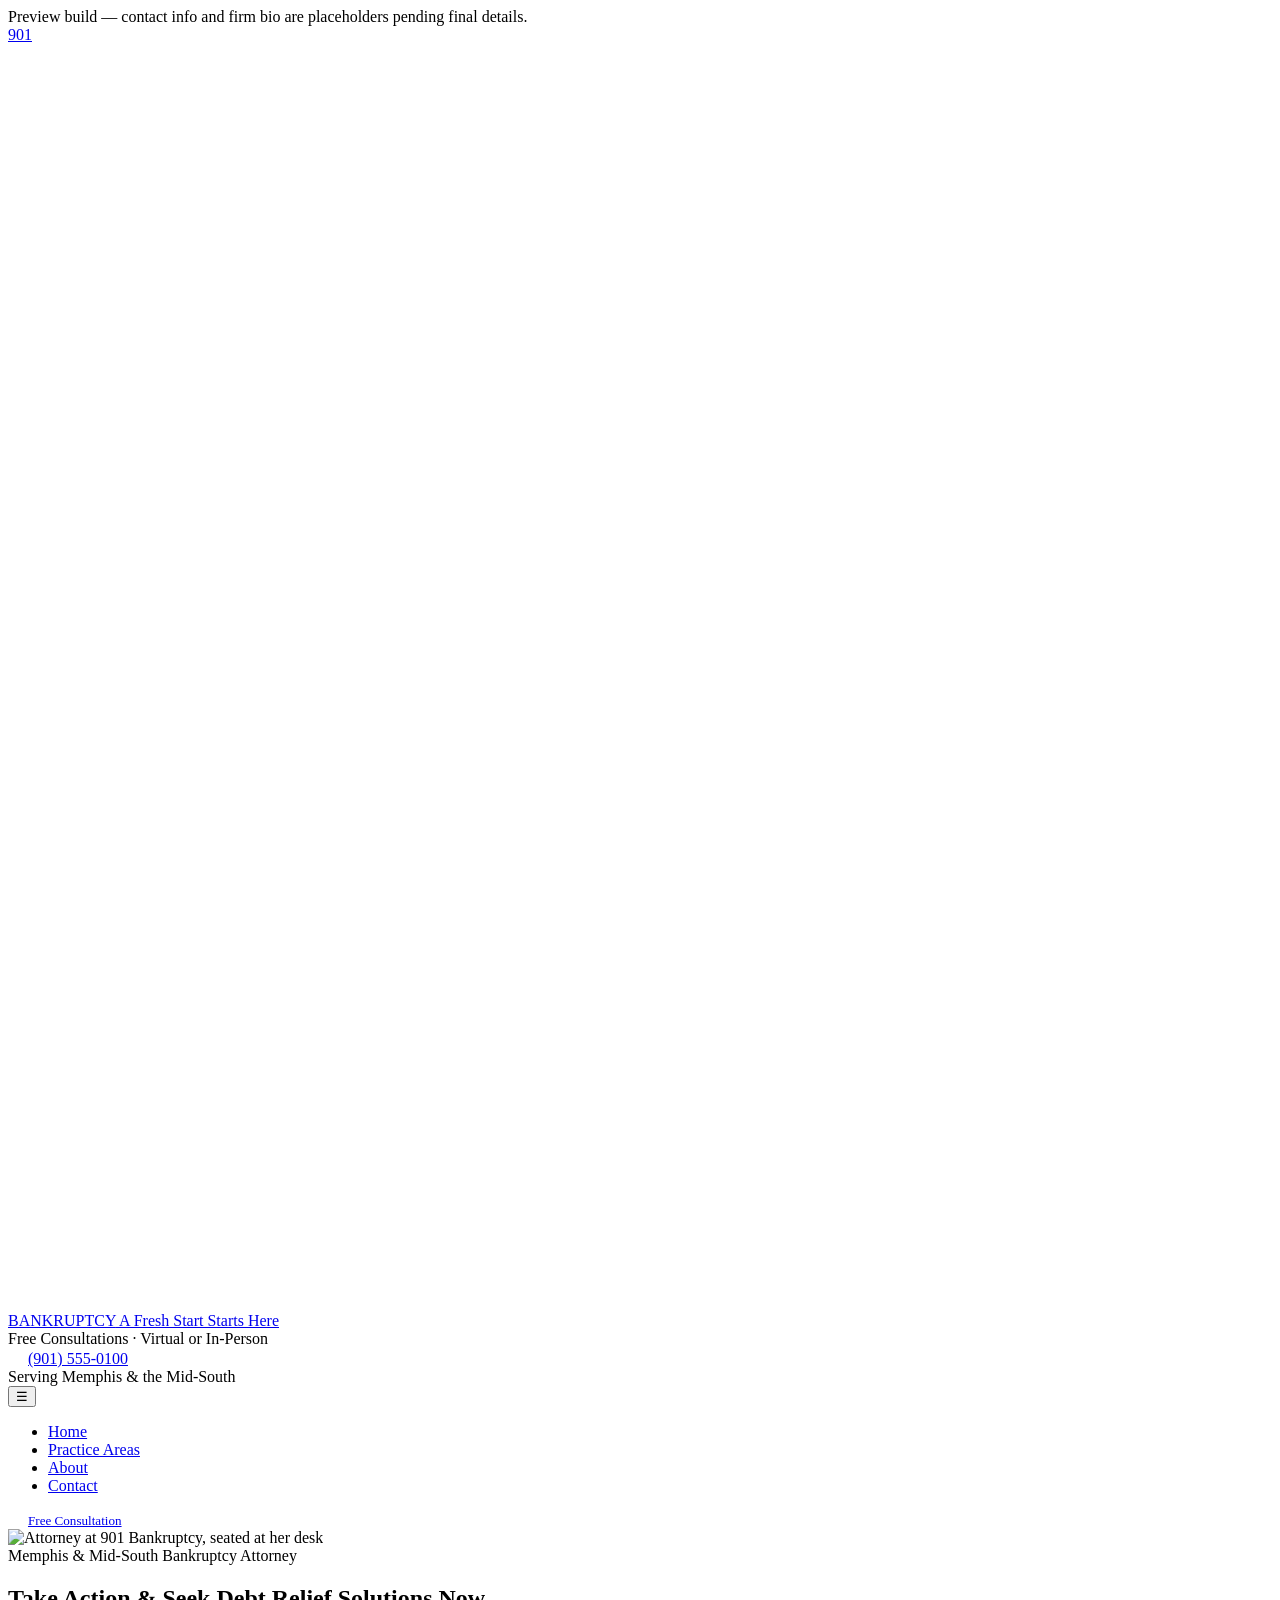
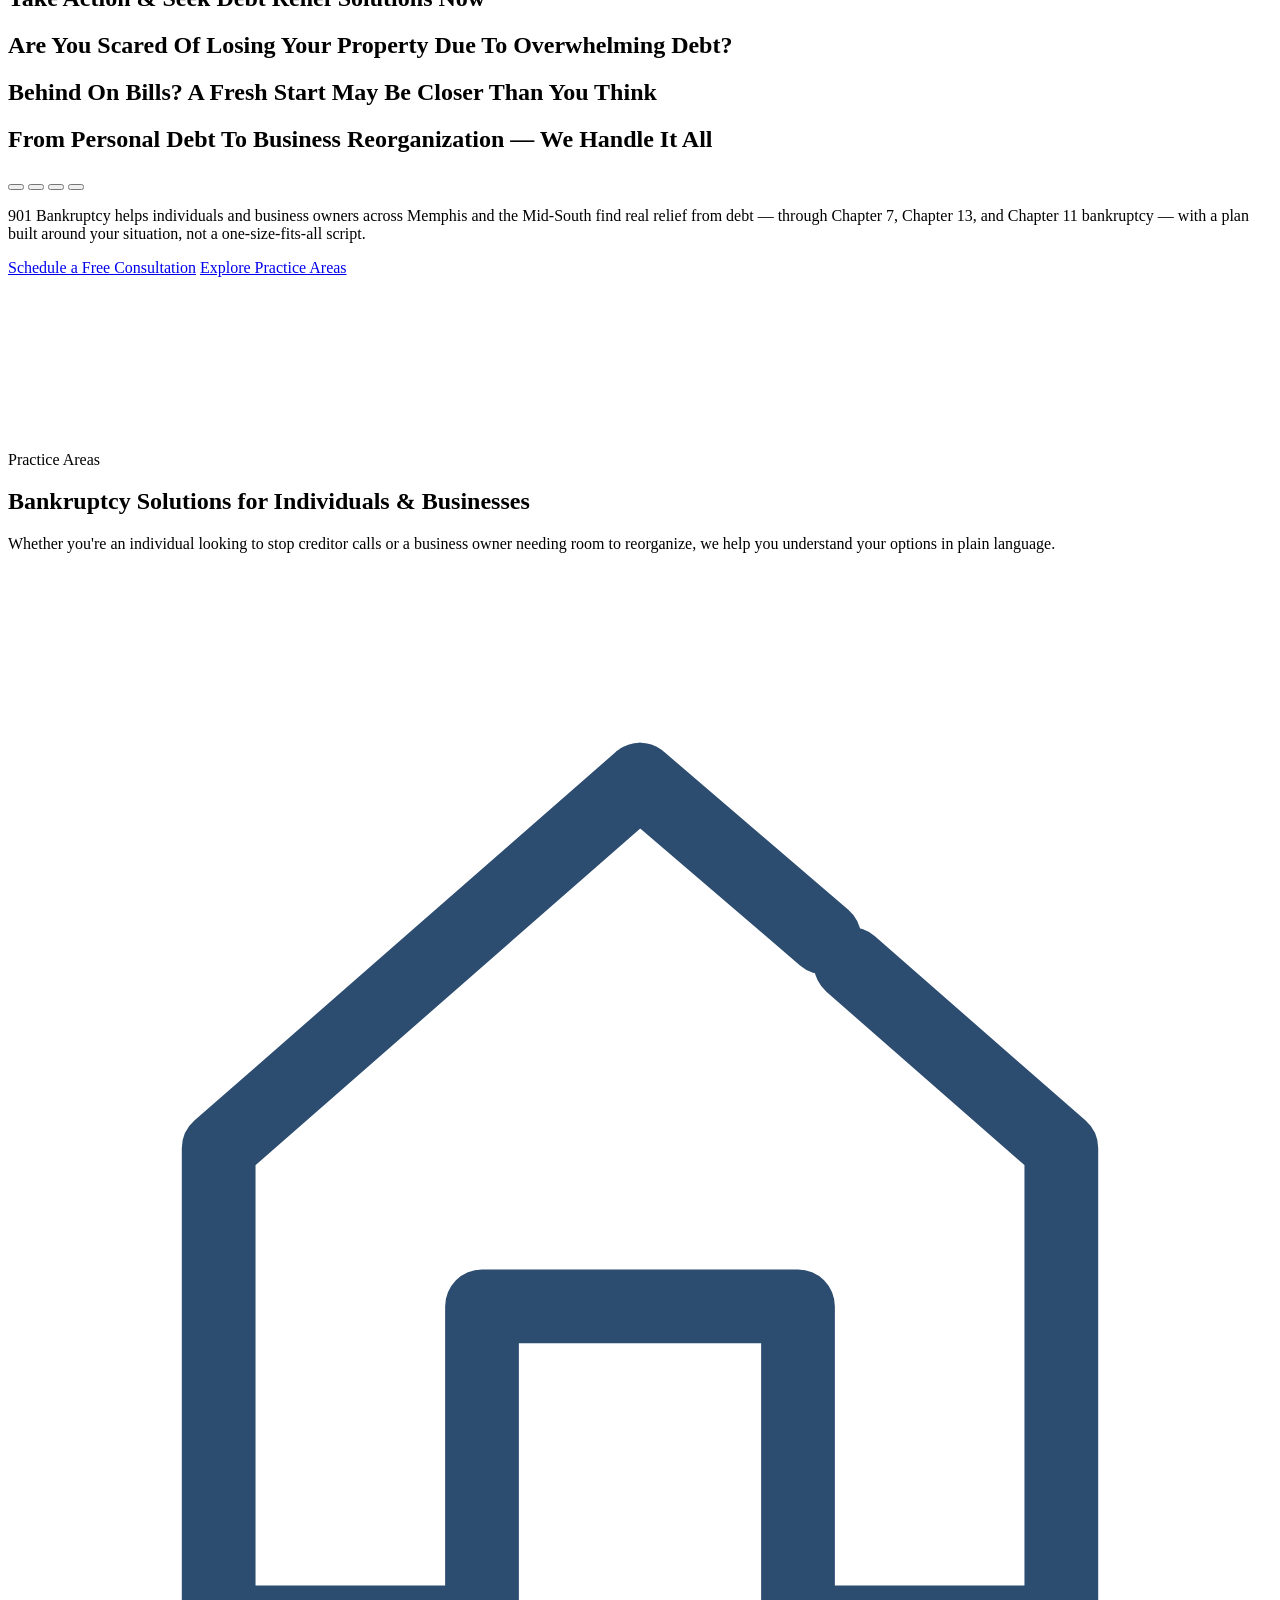
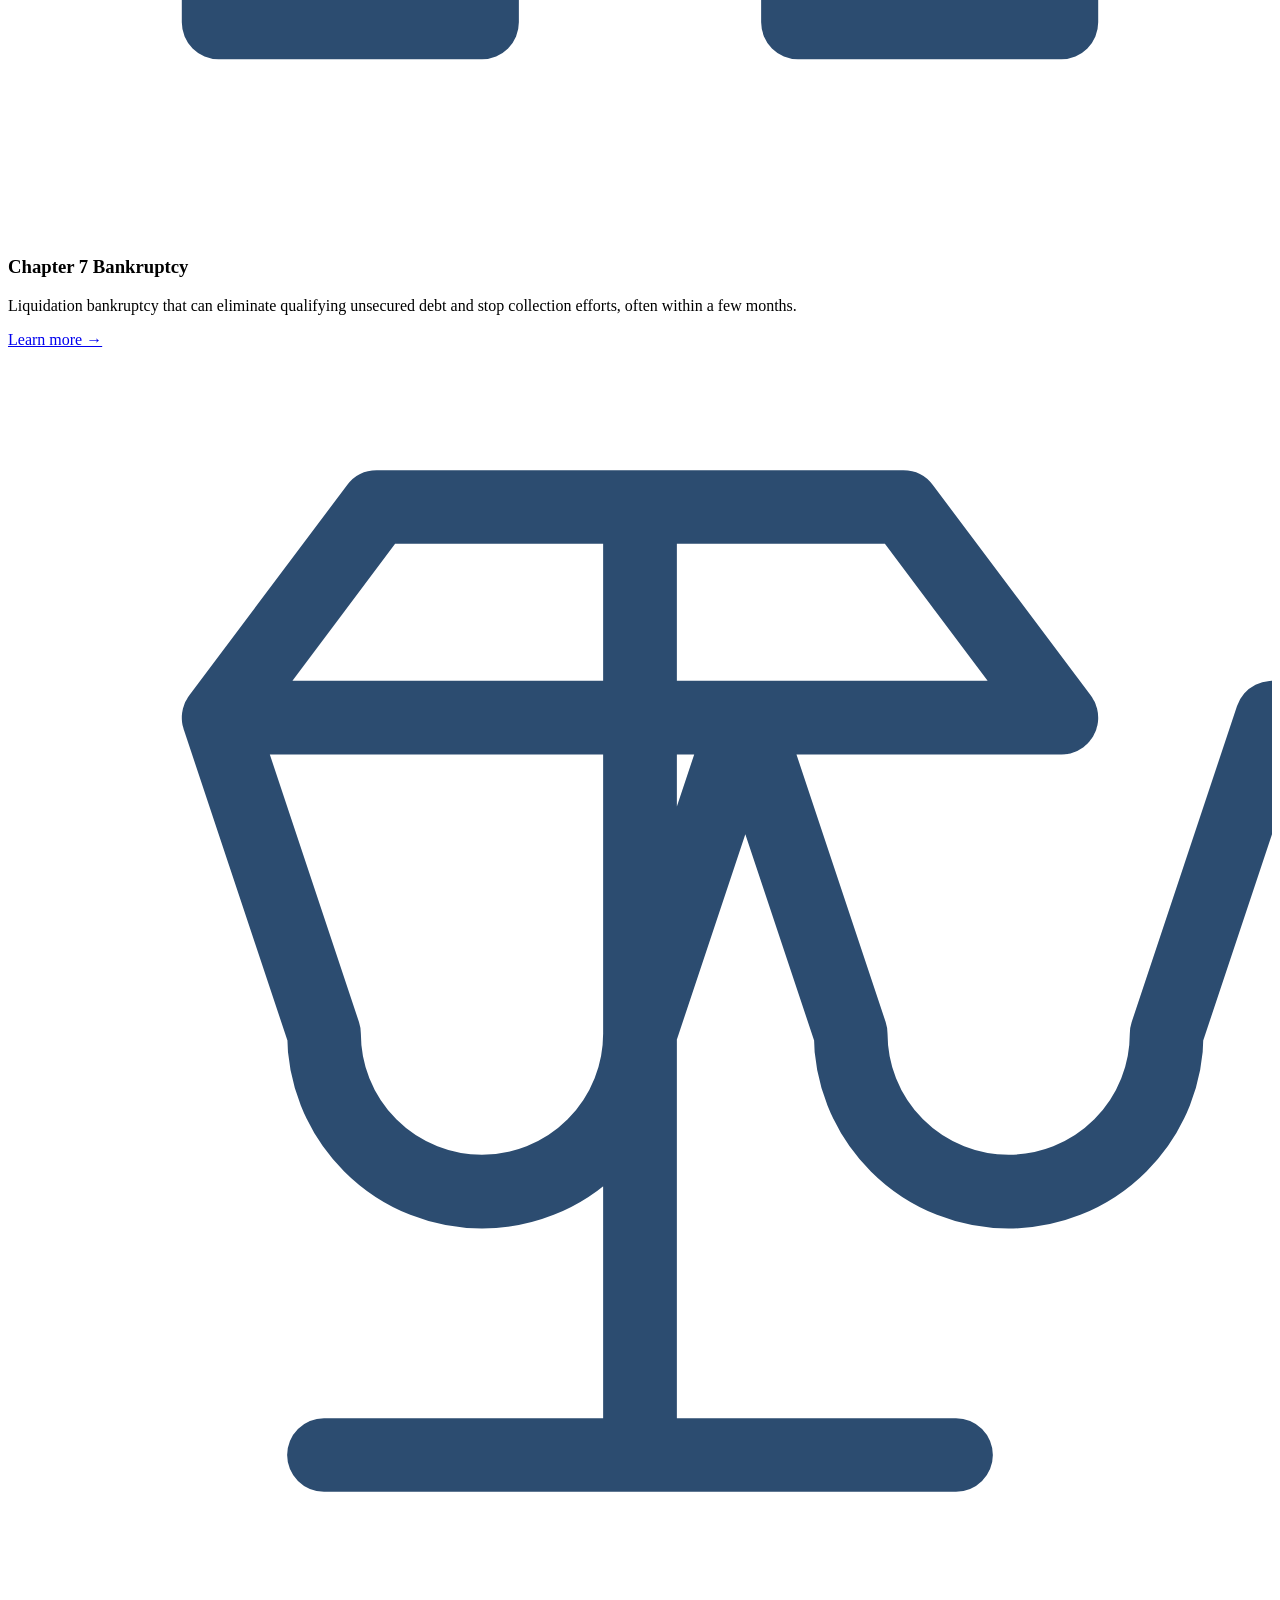
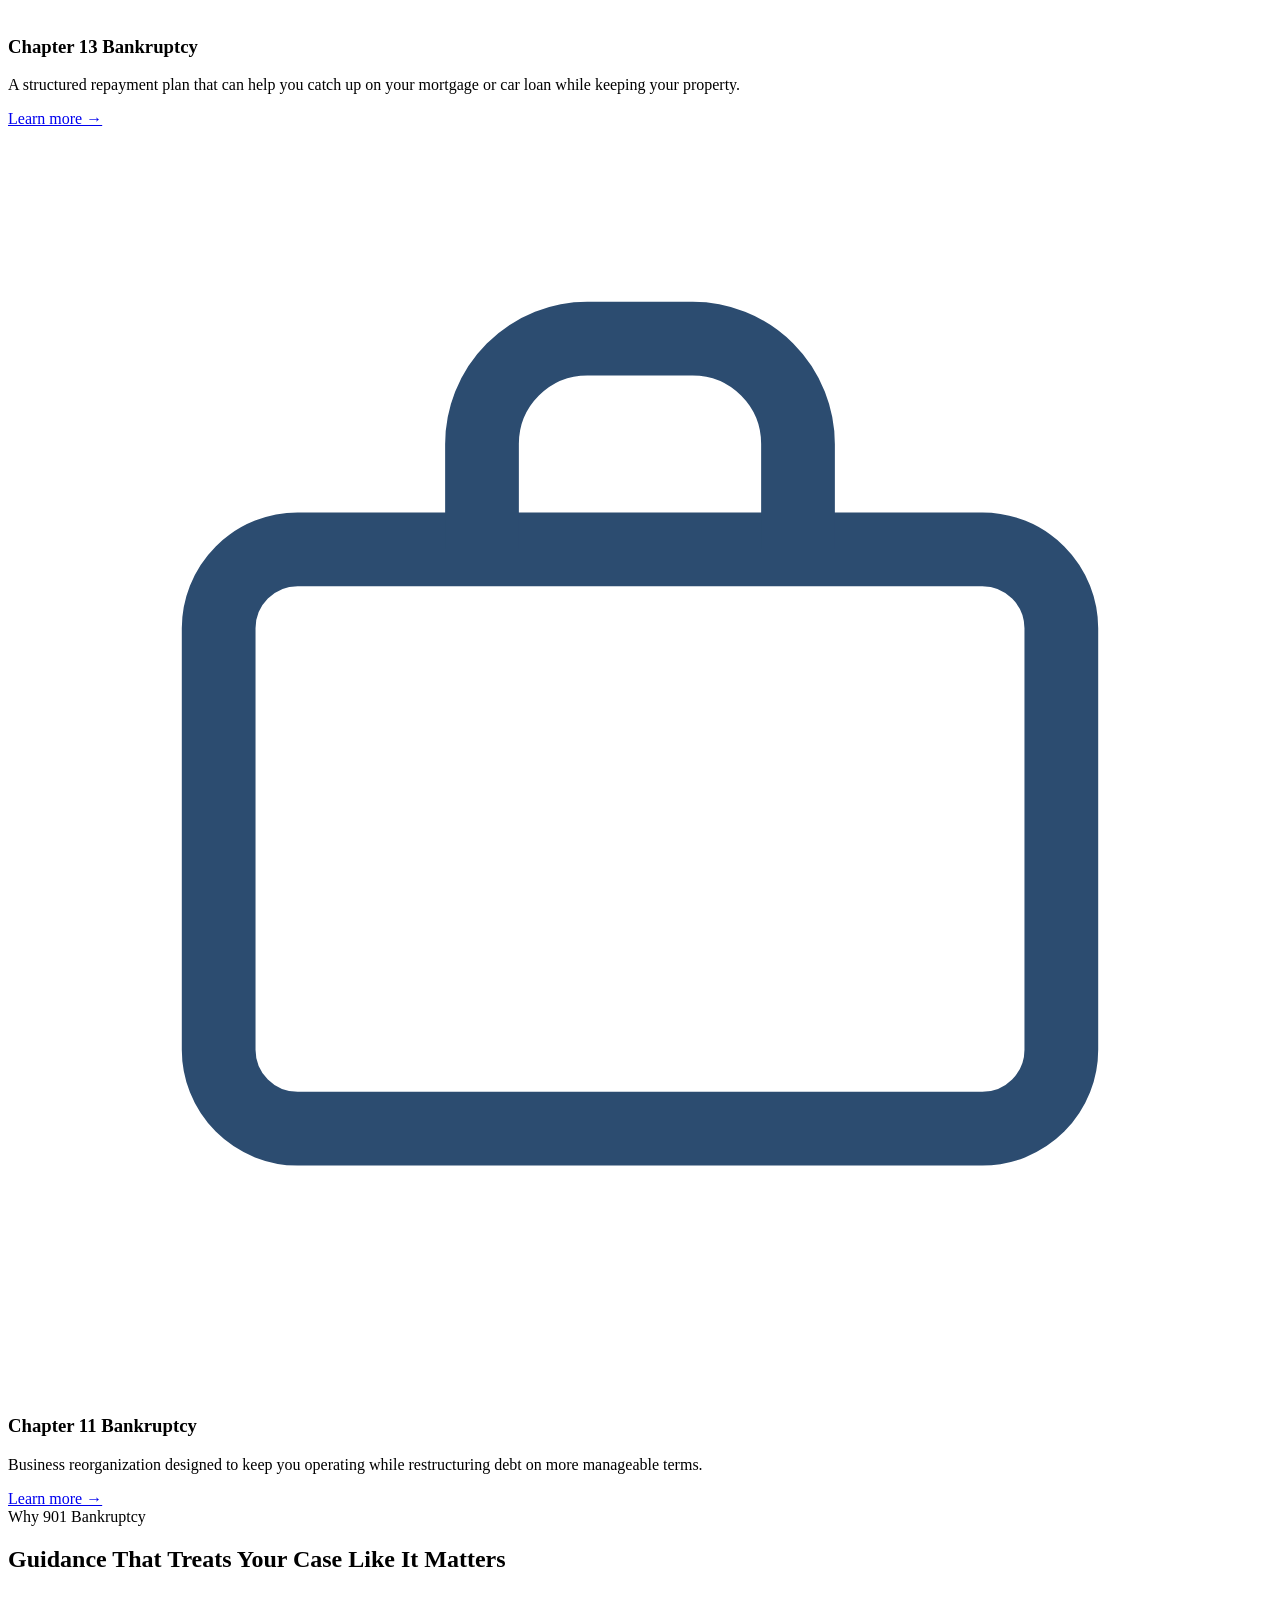
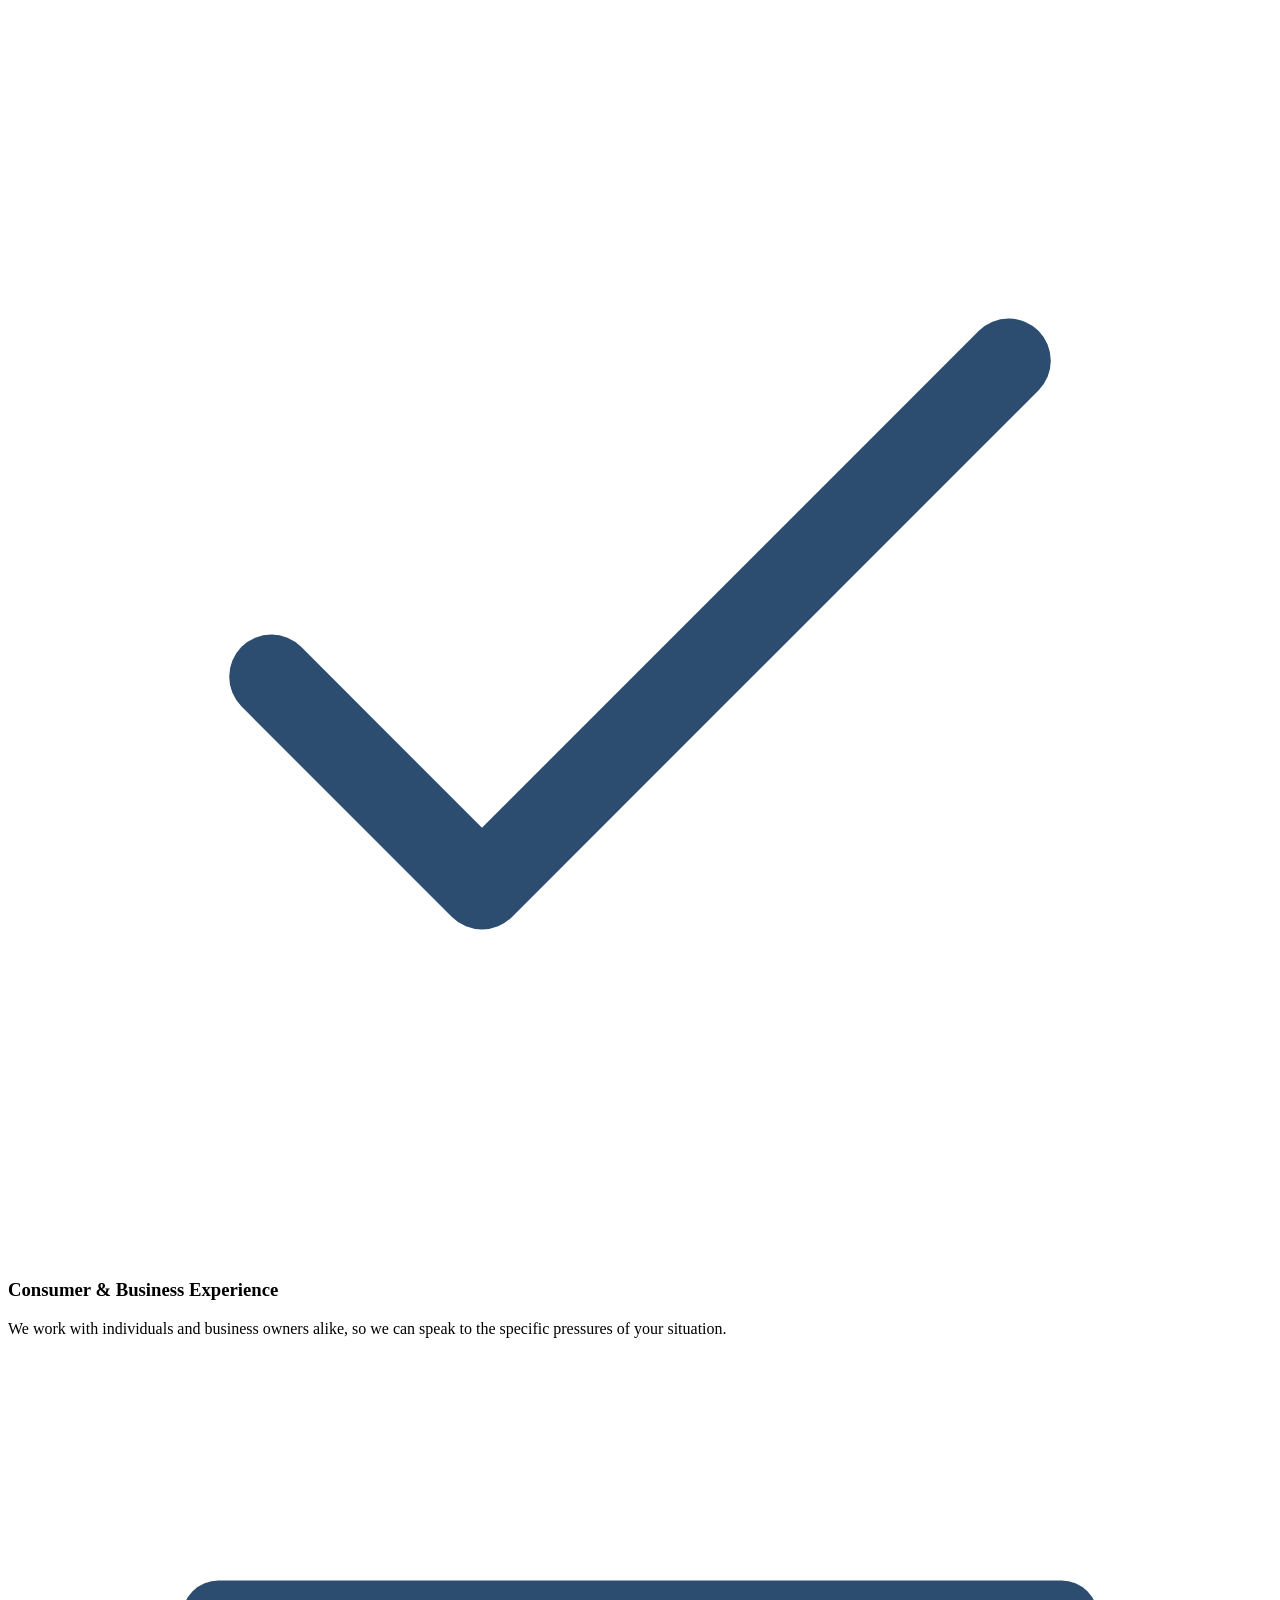
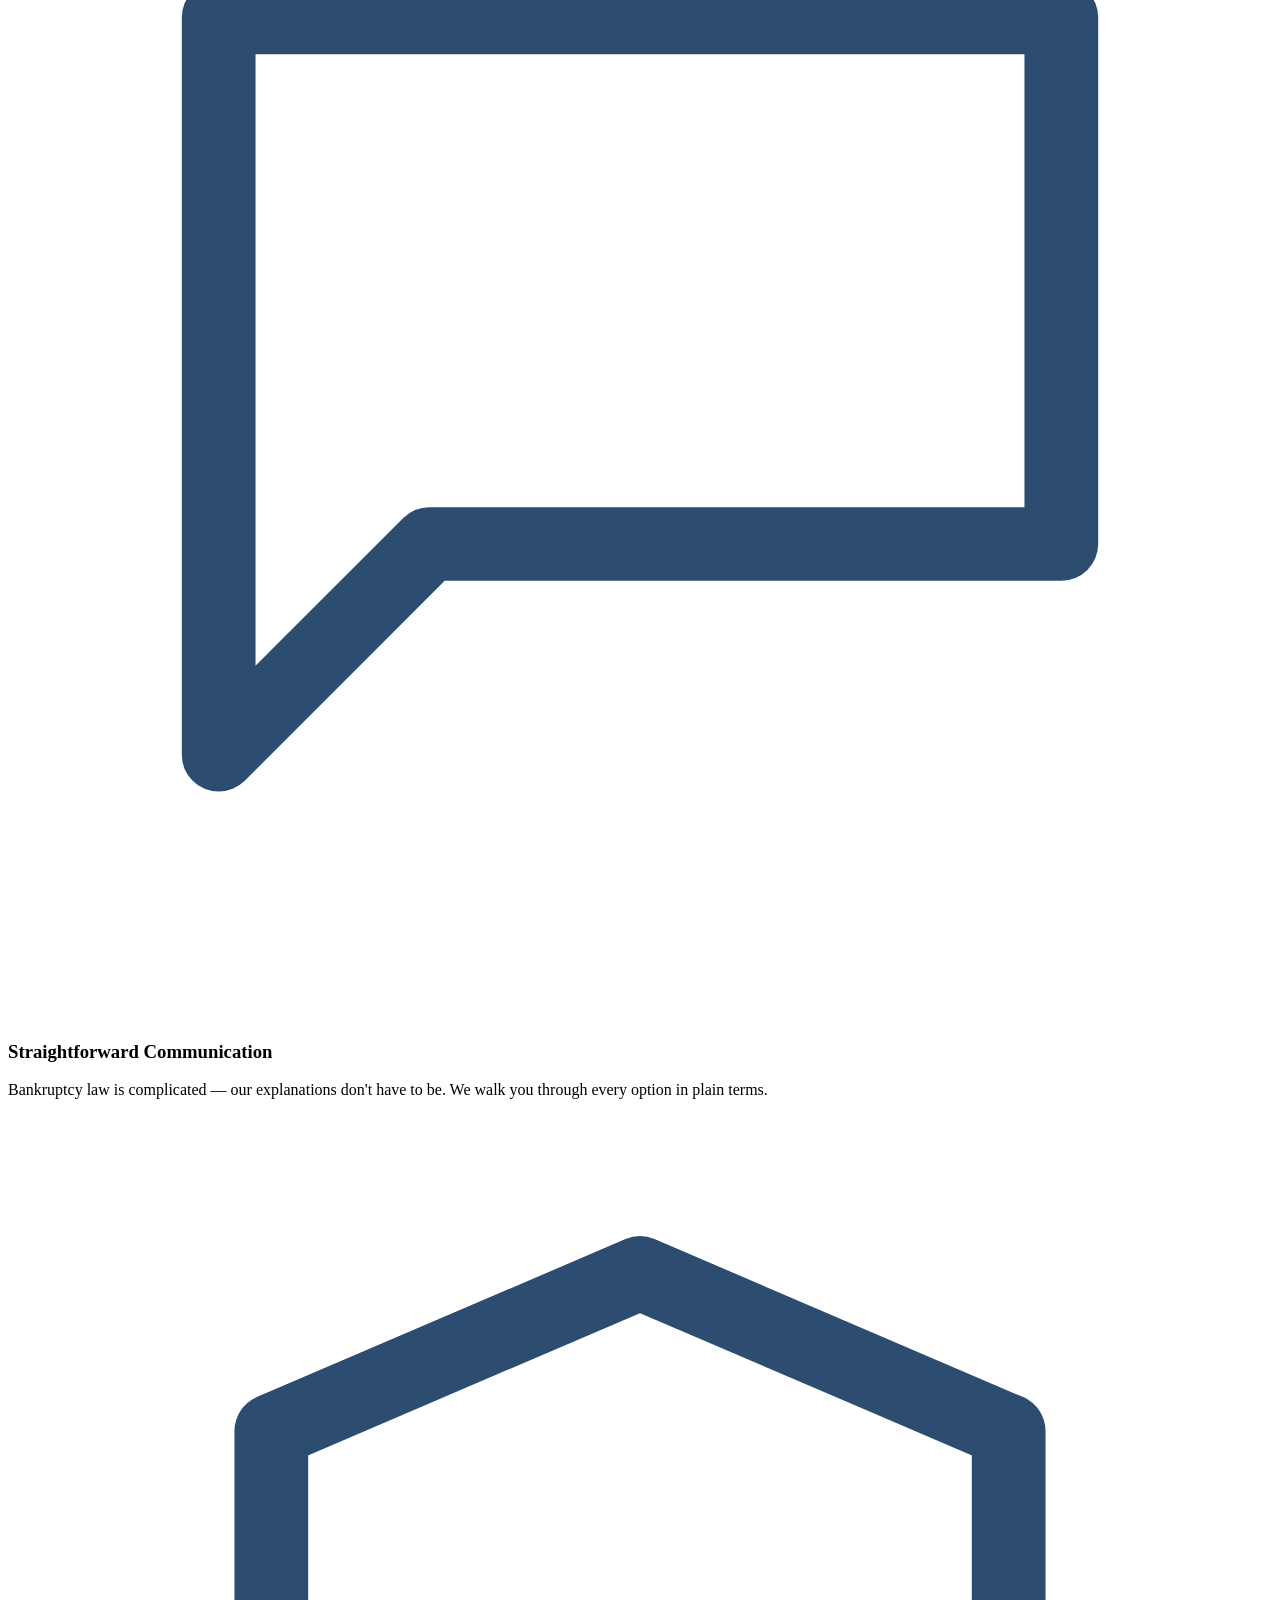
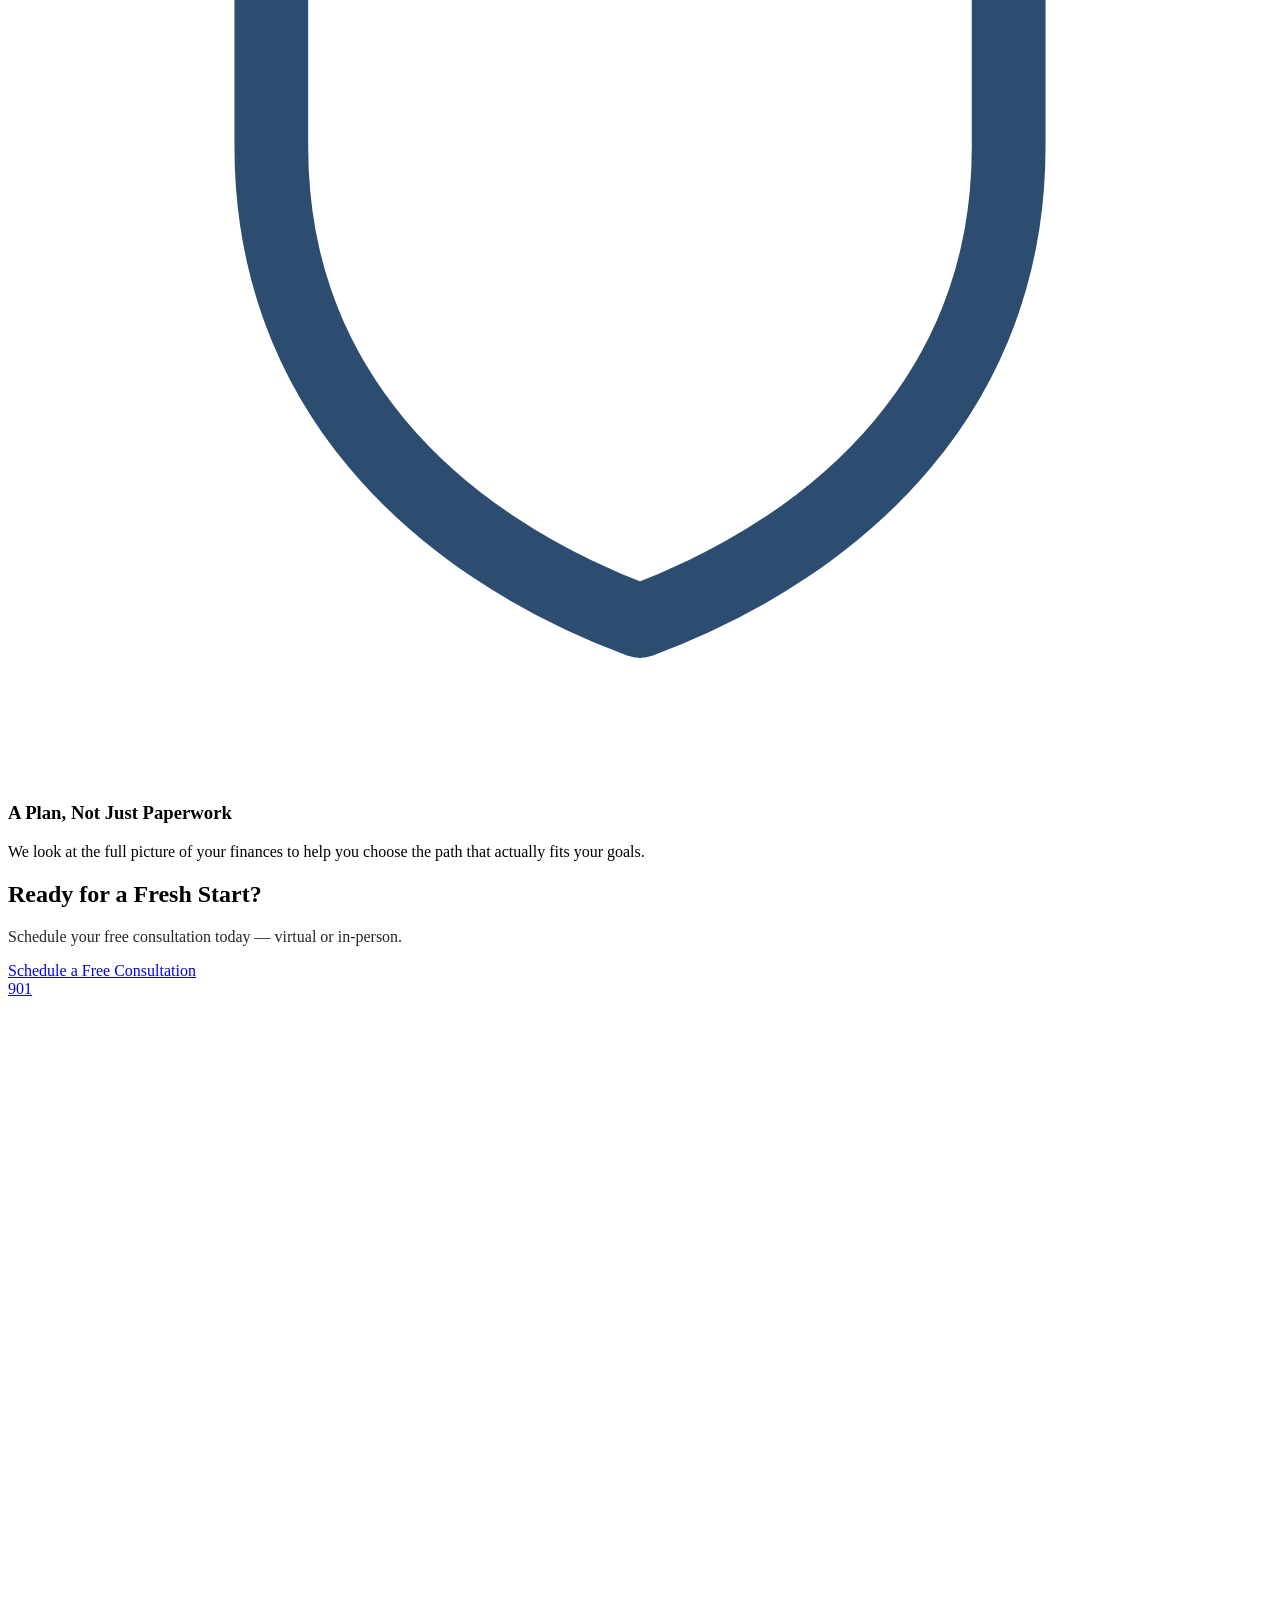
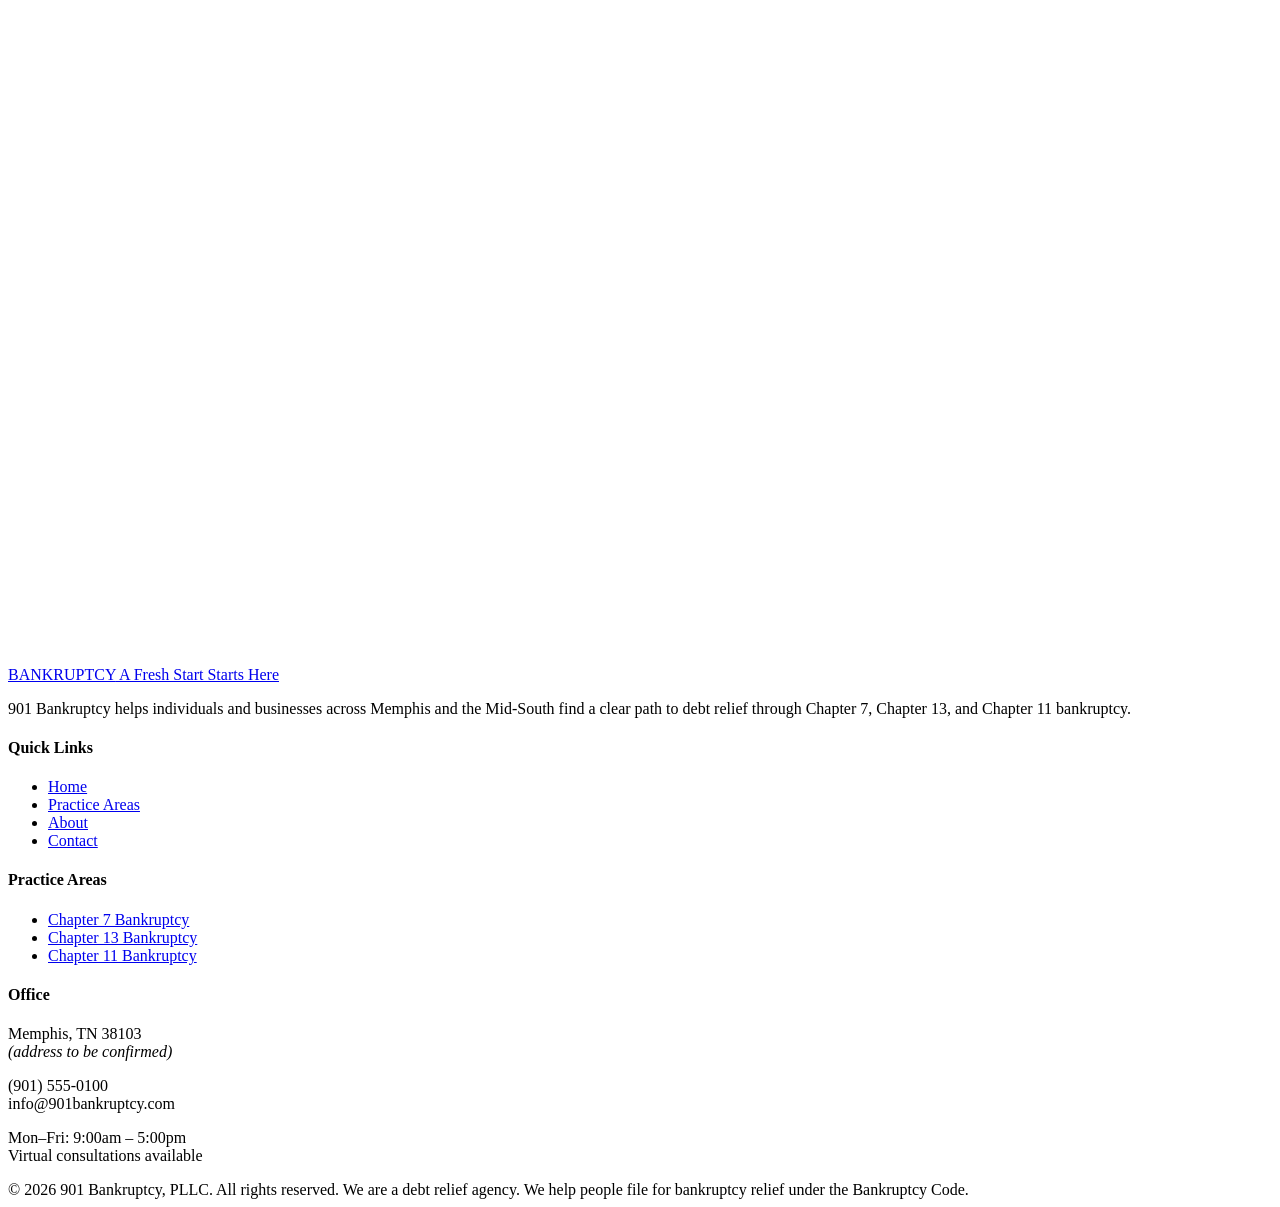
==== index.html @ 221bcee3 "Add files via upload" ====
<!DOCTYPE html>
<html lang="en">
<head>
<meta charset="UTF-8">
<meta name="viewport" content="width=device-width, initial-scale=1.0">
<title>901 Bankruptcy | Memphis Bankruptcy Attorney</title>
<meta name="description" content="901 Bankruptcy helps individuals and businesses across Memphis and the Mid-South with Chapter 7, Chapter 13, and Chapter 11 bankruptcy.">
<link rel="preconnect" href="https://fonts.googleapis.com">
<link href="https://fonts.googleapis.com/css2?family=Inter:wght@400;500;600;700&family=Poppins:wght@700;800;900&family=Playfair+Display:wght@700;800;900&display=swap" rel="stylesheet">
<link rel="stylesheet" href="css/style.css">
</head>
<body>
  <div class="placeholder-note">Preview build &mdash; contact info and firm bio are placeholders pending final details.</div>
  <header class="site-header">
    <div class="container">
      <a href="index.html" class="site-logo">
        <span class="mark">
          <span class="mark-901">901</span>
          <svg class="sunburst" viewBox="0 0 60 60" aria-hidden="true">
        <g class="rays" transform="translate(6,54)">
          <line x1="0" y1="0" x2="0" y2="-30" transform="rotate(-30)"/>
          <line x1="0" y1="0" x2="0" y2="-34" transform="rotate(-10)"/>
          <line x1="0" y1="0" x2="0" y2="-36" transform="rotate(10)"/>
          <line x1="0" y1="0" x2="0" y2="-34" transform="rotate(30)"/>
          <line x1="0" y1="0" x2="0" y2="-30" transform="rotate(50)"/>
        </g>
      </svg>
        </span>
        <span class="wordwrap">
          <span class="word">BANKRUPTCY</span>
          <span class="tagline">A Fresh Start Starts Here</span>
        </span>
      </a>
      <div class="header-cta">
        <div class="top-note">Free Consultations &middot; Virtual or In-Person</div>
        <div class="phone-row">
          <span class="phone-icon"><svg width="16" height="16" viewBox="0 0 24 24" fill="none" xmlns="http://www.w3.org/2000/svg">
        <path d="M6.6 10.8c1.4 2.8 3.8 5.1 6.6 6.6l2.2-2.2c.3-.3.7-.4 1-.2 1.1.4 2.3.6 3.6.6.6 0 1 .4 1 1V20c0 .6-.4 1-1 1C10.9 21 3 13.1 3 3.4c0-.6.4-1 1-1h3.4c.6 0 1 .4 1 1 0 1.3.2 2.5.6 3.6.1.4 0 .8-.2 1L6.6 10.8z" fill="white"/>
      </svg></span>
          <a href="tel:19015550100" class="consult-line">(901) 555-0100</a>
        </div>
        <div class="serve-note">Serving Memphis &amp; the Mid-South</div>
      </div>
    </div>
  </header>
  <nav class="main-nav">
    <div class="container">
      <button class="nav-toggle" aria-label="Toggle navigation" onclick="document.querySelector('.nav-links').classList.toggle('open')">&#9776;</button>
      <ul class="nav-links">
          <li><a href="index.html" class="active">Home</a></li>
          <li><a href="practice-areas.html">Practice Areas</a></li>
          <li><a href="about.html">About</a></li>
          <li><a href="contact.html">Contact</a></li>
      </ul>
      <a href="contact.html" class="btn btn-primary" style="padding:10px 20px;font-size:0.82rem;margin:10px 0;">Free Consultation</a>
    </div>
  </nav>

<section class="hero">
    <div class="hero-skyline" role="presentation"></div>
    <div class="hero-grid">
      <div class="hero-photo-col">
        <div class="hero-photo-frame">
          <img src="assets/toni-parker-hero.jpg" alt="Attorney at 901 Bankruptcy, seated at her desk" loading="lazy">
        </div>
      </div>
      <div class="hero-copy-col">
        <div class="hero-copy">
          <span class="eyebrow">Memphis &amp; Mid-South Bankruptcy Attorney</span>
          <div class="headline-carousel" id="heroCarousel">
            <h1 class="slide active" data-index="0">Take Action &amp; Seek Debt Relief Solutions Now</h1>
        <h1 class="slide" data-index="1">Are You Scared Of Losing Your Property Due To Overwhelming Debt?</h1>
        <h1 class="slide" data-index="2">Behind On Bills? A Fresh Start May Be Closer Than You Think</h1>
        <h1 class="slide" data-index="3">From Personal Debt To Business Reorganization &mdash; We Handle It All</h1>
          </div>
          <div class="carousel-dots" id="heroDots">
            <button class="dot active" data-index="0" aria-label="Show headline 1"></button>
          <button class="dot" data-index="1" aria-label="Show headline 2"></button>
          <button class="dot" data-index="2" aria-label="Show headline 3"></button>
          <button class="dot" data-index="3" aria-label="Show headline 4"></button>
          </div>
          <p class="lead">901 Bankruptcy helps individuals and business owners across Memphis and the Mid-South find real relief from debt &mdash; through Chapter 7, Chapter 13, and Chapter 11 bankruptcy &mdash; with a plan built around your situation, not a one-size-fits-all script.</p>
          <div class="hero-actions">
            <a href="contact.html" class="btn btn-primary">Schedule a Free Consultation</a>
            <a href="practice-areas.html" class="btn btn-navy">Explore Practice Areas</a>
          </div>
        </div>
      </div>
    </div>
  </section>

  <script>
  (function () {
    var slides = document.querySelectorAll('#heroCarousel .slide');
    var dots = document.querySelectorAll('#heroDots .dot');
    var current = 0;
    var total = slides.length;
    var timer;

    function render() {
      slides.forEach(function (el, i) {
        var diff = (i - current + total) % total;
        el.classList.remove('active', 'prev');
        if (diff === 0) {
          el.classList.add('active');
        } else if (diff === total - 1) {
          el.classList.add('prev');
        }
        // any other slide keeps the default CSS resting state (waiting below)
      });
      dots.forEach(function (d, i) { d.classList.toggle('active', i === current); });
    }

    function goTo(i) {
      current = ((i % total) + total) % total;
      render();
    }

    function next() { goTo(current + 1); }

    function startTimer() {
      timer = setInterval(next, 5000);
    }

    dots.forEach(function (d) {
      d.addEventListener('click', function () {
        clearInterval(timer);
        goTo(parseInt(d.getAttribute('data-index'), 10));
        startTimer();
      });
    });

    render();
    startTimer();
  })();
  </script>

  <section class="section-tight" style="background:var(--navy);">
    <div class="container">
      <div class="grid grid-3" style="gap:20px;">
        <div style="color:white;text-align:center;padding:12px;">
          <div style="font-weight:800;color:var(--gold);letter-spacing:0.04em;">CHAPTER 7 &amp; 13</div>
          <div style="font-size:0.85rem;color:rgba(255,255,255,0.75);">Consumer debt relief</div>
        </div>
        <div style="color:white;text-align:center;padding:12px;">
          <div style="font-weight:800;color:var(--gold);letter-spacing:0.04em;">CHAPTER 11</div>
          <div style="font-size:0.85rem;color:rgba(255,255,255,0.75);">Business reorganization</div>
        </div>
        <div style="color:white;text-align:center;padding:12px;">
          <div style="font-weight:800;color:var(--gold);letter-spacing:0.04em;">FREE CONSULTATIONS</div>
          <div style="font-size:0.85rem;color:rgba(255,255,255,0.75);">Virtual or in-person</div>
        </div>
      </div>
    </div>
  </section>

  <section class="section">
    <div class="container">
      <div class="section-head">
        <span class="eyebrow">Practice Areas</span>
        <h2>Bankruptcy Solutions for Individuals &amp; Businesses</h2>
        <p>Whether you're an individual looking to stop creditor calls or a business owner needing room to reorganize, we help you understand your options in plain language.</p>
      </div>
      <div class="grid grid-3">
        <div class="card">
          <div class="icon-badge"><svg viewBox="0 0 24 24" fill="none" xmlns="http://www.w3.org/2000/svg"><path d="M12 4l3.5 3M12 4L4 11v9h5v-6h6v6h5v-9l-4-3.5" stroke="#2c4c70" stroke-width="1.4" stroke-linecap="round" stroke-linejoin="round"/></svg></div>
          <h3>Chapter 7 Bankruptcy</h3>
          <p>Liquidation bankruptcy that can eliminate qualifying unsecured debt and stop collection efforts, often within a few months.</p>
          <a href="practice-areas.html#chapter-7" class="card-link">Learn more &rarr;</a>
        </div>
        <div class="card">
          <div class="icon-badge"><svg viewBox="0 0 24 24" fill="none" xmlns="http://www.w3.org/2000/svg"><path d="M6 21h12M12 3v18M4 7h16M4 7l3-4h10l3 4M4 7l2 6a3 3 0 006 0l2-6M14 7l2 6a3 3 0 006 0l2-6" stroke="#2c4c70" stroke-width="1.4" stroke-linecap="round" stroke-linejoin="round"/></svg></div>
          <h3>Chapter 13 Bankruptcy</h3>
          <p>A structured repayment plan that can help you catch up on your mortgage or car loan while keeping your property.</p>
          <a href="practice-areas.html#chapter-13" class="card-link">Learn more &rarr;</a>
        </div>
        <div class="card">
          <div class="icon-badge"><svg viewBox="0 0 24 24" fill="none" xmlns="http://www.w3.org/2000/svg"><rect x="4" y="8" width="16" height="11" rx="1.5" stroke="#2c4c70" stroke-width="1.4"/><path d="M9 8V6a2 2 0 012-2h2a2 2 0 012 2v2" stroke="#2c4c70" stroke-width="1.4"/></svg></div>
          <h3>Chapter 11 Bankruptcy</h3>
          <p>Business reorganization designed to keep you operating while restructuring debt on more manageable terms.</p>
          <a href="practice-areas.html#chapter-11" class="card-link">Learn more &rarr;</a>
        </div>
      </div>
    </div>
  </section>

  <section class="section section-tint">
    <div class="container">
      <div class="section-head">
        <span class="eyebrow">Why 901 Bankruptcy</span>
        <h2>Guidance That Treats Your Case Like It Matters</h2>
      </div>
      <div class="grid grid-3">
        <div class="card">
          <div class="icon-badge"><svg viewBox="0 0 24 24" fill="none" xmlns="http://www.w3.org/2000/svg"><path d="M5 13l4 4L19 7" stroke="#2c4c70" stroke-width="1.6" stroke-linecap="round" stroke-linejoin="round"/></svg></div>
          <h3>Consumer &amp; Business Experience</h3>
          <p>We work with individuals and business owners alike, so we can speak to the specific pressures of your situation.</p>
        </div>
        <div class="card">
          <div class="icon-badge"><svg viewBox="0 0 24 24" fill="none" xmlns="http://www.w3.org/2000/svg"><path d="M4 5h16v10H8l-4 4V5z" stroke="#2c4c70" stroke-width="1.4" stroke-linejoin="round"/></svg></div>
          <h3>Straightforward Communication</h3>
          <p>Bankruptcy law is complicated &mdash; our explanations don't have to be. We walk you through every option in plain terms.</p>
        </div>
        <div class="card">
          <div class="icon-badge"><svg viewBox="0 0 24 24" fill="none" xmlns="http://www.w3.org/2000/svg"><path d="M12 3l7 3v6c0 4.5-3 7.5-7 9-4-1.5-7-4.5-7-9V6l7-3z" stroke="#2c4c70" stroke-width="1.4" stroke-linejoin="round"/></svg></div>
          <h3>A Plan, Not Just Paperwork</h3>
          <p>We look at the full picture of your finances to help you choose the path that actually fits your goals.</p>
        </div>
      </div>
    </div>
  </section>

  <section class="cta-banner">
    <div class="container">
      <h2>Ready for a Fresh Start?</h2>
      <p style="color:var(--navy-dark);opacity:0.85;">Schedule your free consultation today &mdash; virtual or in-person.</p>
      <a href="contact.html" class="btn btn-navy">Schedule a Free Consultation</a>
    </div>
  </section>

  <footer class="site-footer">
    <div class="container">
      <div class="footer-grid">
        <div>
          <a href="index.html" class="site-logo footer-logo">
        <span class="mark">
          <span class="mark-901">901</span>
          <svg class="sunburst" viewBox="0 0 60 60" aria-hidden="true">
        <g class="rays" transform="translate(6,54)">
          <line x1="0" y1="0" x2="0" y2="-30" transform="rotate(-30)"/>
          <line x1="0" y1="0" x2="0" y2="-34" transform="rotate(-10)"/>
          <line x1="0" y1="0" x2="0" y2="-36" transform="rotate(10)"/>
          <line x1="0" y1="0" x2="0" y2="-34" transform="rotate(30)"/>
          <line x1="0" y1="0" x2="0" y2="-30" transform="rotate(50)"/>
        </g>
      </svg>
        </span>
        <span class="wordwrap">
          <span class="word">BANKRUPTCY</span>
          <span class="tagline">A Fresh Start Starts Here</span>
        </span>
      </a>
          <p style="margin-top:16px;">901 Bankruptcy helps individuals and businesses across Memphis and the Mid-South find a clear path to debt relief through Chapter 7, Chapter 13, and Chapter 11 bankruptcy.</p>
        </div>
        <div>
          <h4>Quick Links</h4>
          <ul class="footer-links">
            <li><a href="index.html">Home</a></li>
            <li><a href="practice-areas.html">Practice Areas</a></li>
            <li><a href="about.html">About</a></li>
            <li><a href="contact.html">Contact</a></li>
          </ul>
        </div>
        <div>
          <h4>Practice Areas</h4>
          <ul class="footer-links">
            <li><a href="practice-areas.html#chapter-7">Chapter 7 Bankruptcy</a></li>
            <li><a href="practice-areas.html#chapter-13">Chapter 13 Bankruptcy</a></li>
            <li><a href="practice-areas.html#chapter-11">Chapter 11 Bankruptcy</a></li>
          </ul>
        </div>
        <div>
          <h4>Office</h4>
          <p>Memphis, TN 38103<br><em>(address to be confirmed)</em></p>
          <p>(901) 555-0100<br>info@901bankruptcy.com</p>
          <p>Mon&ndash;Fri: 9:00am &ndash; 5:00pm<br>Virtual consultations available</p>
        </div>
      </div>
      <div class="footer-bottom">
        <span>&copy; 2026 901 Bankruptcy, PLLC. All rights reserved.</span>
        <span>We are a debt relief agency. We help people file for bankruptcy relief under the Bankruptcy Code.</span>
      </div>
    </div>
  </footer>
</body>
</html>
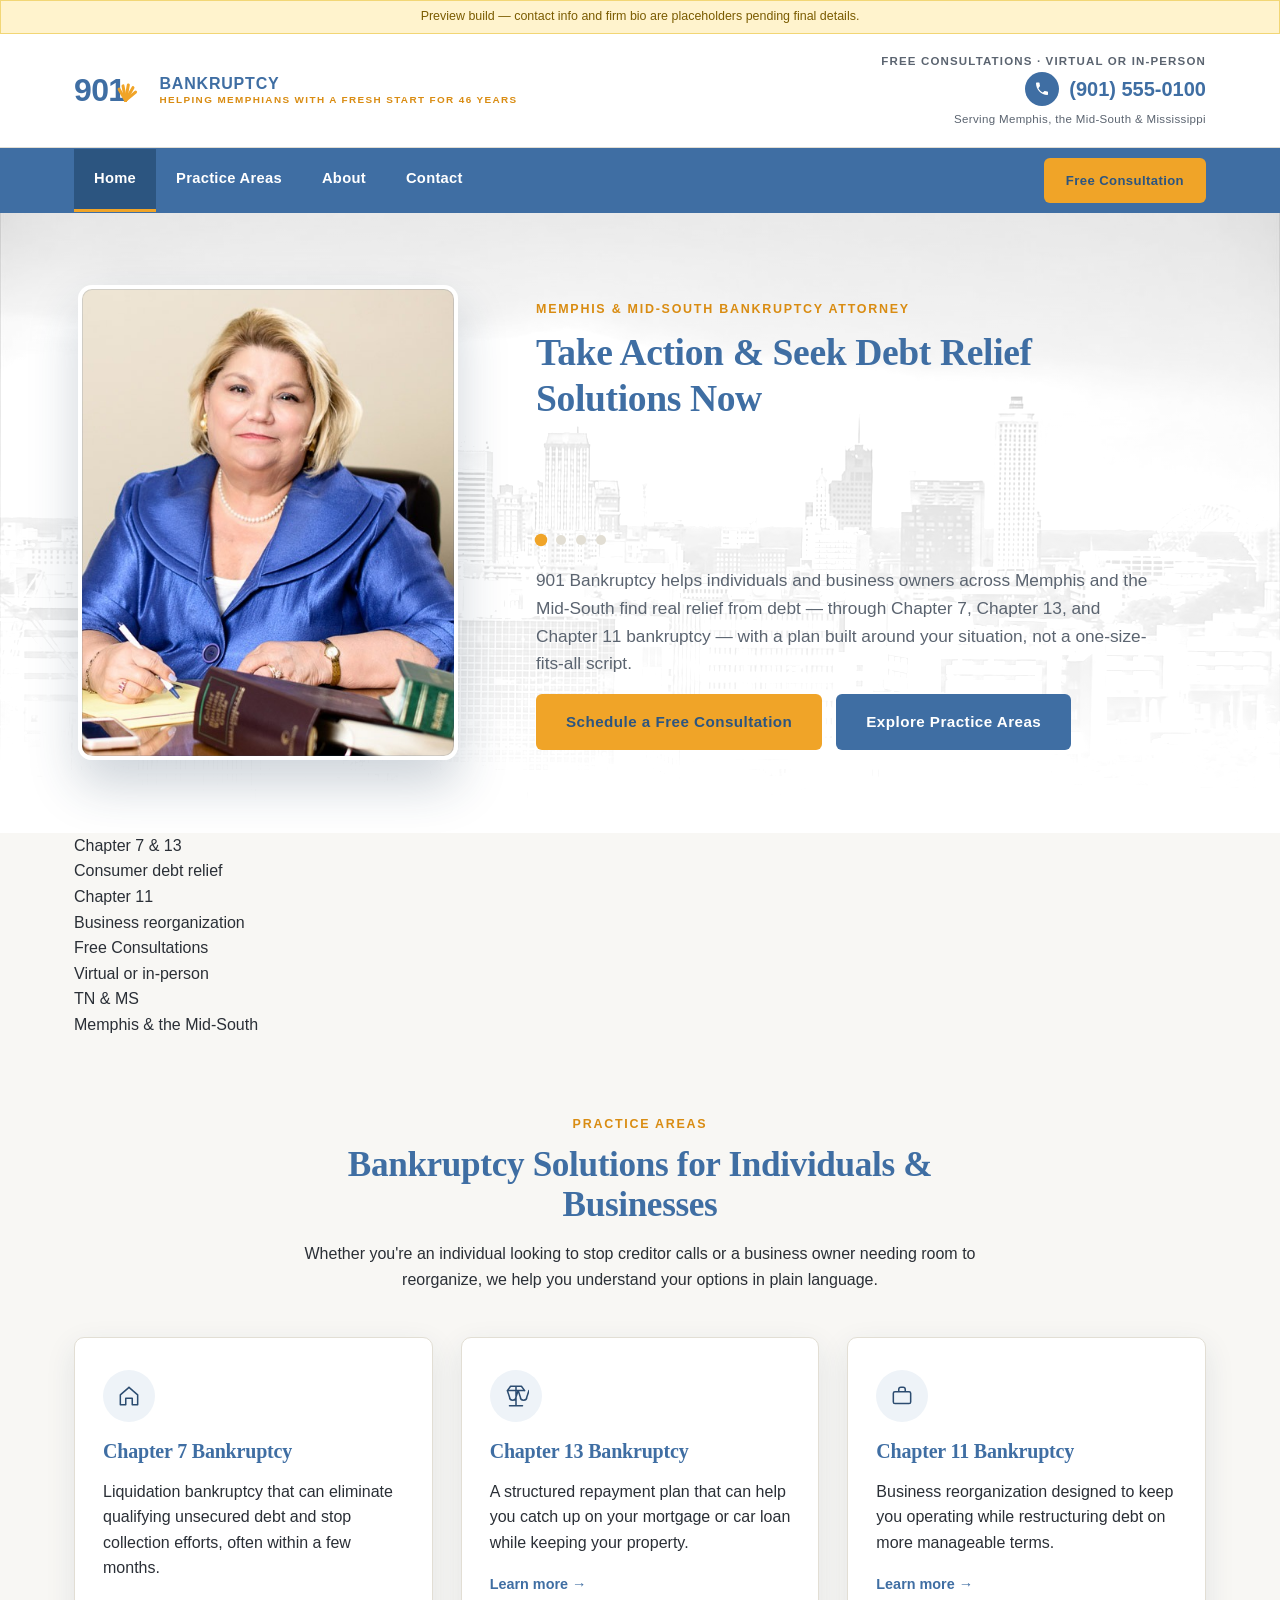
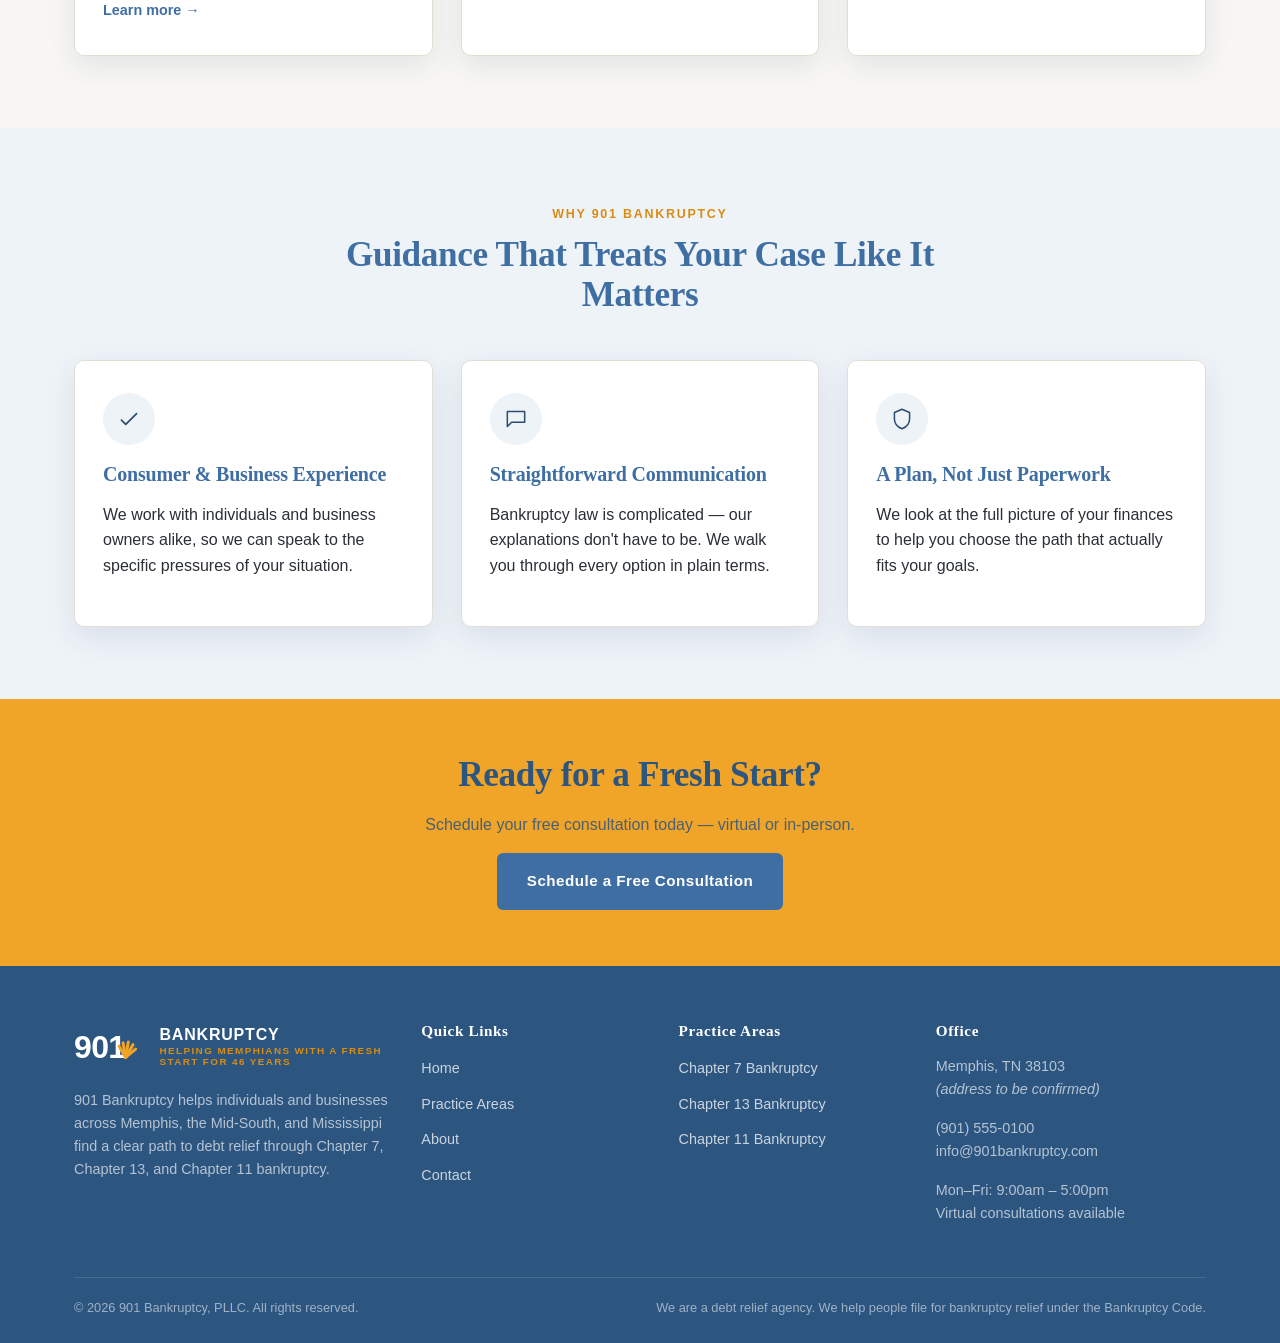
==== commit 699c687b: "Update index.html" ====
--- a/index.html
+++ b/index.html
@@ -11,6 +11,7 @@
 </head>
 <body>
   <div class="placeholder-note">Preview build &mdash; contact info and firm bio are placeholders pending final details.</div>
+  <div class="site-top">
   <header class="site-header">
     <div class="container">
       <a href="index.html" class="site-logo">
@@ -28,7 +29,7 @@
         </span>
         <span class="wordwrap">
           <span class="word">BANKRUPTCY</span>
-          <span class="tagline">A Fresh Start Starts Here</span>
+          <span class="tagline">Helping Memphians with a Fresh Start for 46 Years</span>
         </span>
       </a>
       <div class="header-cta">
@@ -39,7 +40,7 @@
       </svg></span>
           <a href="tel:19015550100" class="consult-line">(901) 555-0100</a>
         </div>
-        <div class="serve-note">Serving Memphis &amp; the Mid-South</div>
+        <div class="serve-note">Serving Memphis, the Mid-South &amp; Mississippi</div>
       </div>
     </div>
   </header>
@@ -55,6 +56,7 @@
       <a href="contact.html" class="btn btn-primary" style="padding:10px 20px;font-size:0.82rem;margin:10px 0;">Free Consultation</a>
     </div>
   </nav>
+  </div>
 
 <section class="hero">
     <div class="hero-skyline" role="presentation"></div>
@@ -135,20 +137,24 @@
   })();
   </script>
 
-  <section class="section-tight" style="background:var(--navy);">
-    <div class="container">
-      <div class="grid grid-3" style="gap:20px;">
-        <div style="color:white;text-align:center;padding:12px;">
-          <div style="font-weight:800;color:var(--gold);letter-spacing:0.04em;">CHAPTER 7 &amp; 13</div>
-          <div style="font-size:0.85rem;color:rgba(255,255,255,0.75);">Consumer debt relief</div>
-        </div>
-        <div style="color:white;text-align:center;padding:12px;">
-          <div style="font-weight:800;color:var(--gold);letter-spacing:0.04em;">CHAPTER 11</div>
-          <div style="font-size:0.85rem;color:rgba(255,255,255,0.75);">Business reorganization</div>
-        </div>
-        <div style="color:white;text-align:center;padding:12px;">
-          <div style="font-weight:800;color:var(--gold);letter-spacing:0.04em;">FREE CONSULTATIONS</div>
-          <div style="font-size:0.85rem;color:rgba(255,255,255,0.75);">Virtual or in-person</div>
+  <section class="highlight-strip">
+    <div class="container">
+      <div class="highlight-grid">
+        <div class="highlight-item">
+          <div class="highlight-label">Chapter 7 &amp; 13</div>
+          <div class="highlight-sub">Consumer debt relief</div>
+        </div>
+        <div class="highlight-item">
+          <div class="highlight-label">Chapter 11</div>
+          <div class="highlight-sub">Business reorganization</div>
+        </div>
+        <div class="highlight-item">
+          <div class="highlight-label">Free Consultations</div>
+          <div class="highlight-sub">Virtual or in-person</div>
+        </div>
+        <div class="highlight-item">
+          <div class="highlight-label">TN &amp; MS</div>
+          <div class="highlight-sub">Memphis &amp; the Mid-South</div>
         </div>
       </div>
     </div>
@@ -237,10 +243,10 @@
         </span>
         <span class="wordwrap">
           <span class="word">BANKRUPTCY</span>
-          <span class="tagline">A Fresh Start Starts Here</span>
+          <span class="tagline">Helping Memphians with a Fresh Start for 46 Years</span>
         </span>
       </a>
-          <p style="margin-top:16px;">901 Bankruptcy helps individuals and businesses across Memphis and the Mid-South find a clear path to debt relief through Chapter 7, Chapter 13, and Chapter 11 bankruptcy.</p>
+          <p style="margin-top:16px;">901 Bankruptcy helps individuals and businesses across Memphis, the Mid-South, and Mississippi find a clear path to debt relief through Chapter 7, Chapter 13, and Chapter 11 bankruptcy.</p>
         </div>
         <div>
           <h4>Quick Links</h4>
--- a/css/style.css
+++ b/css/style.css
@@ -0,0 +1,772 @@
+/* ============================================================
+   901 Bankruptcy — site stylesheet
+   Palette: lighter navy + off-white + gold accent (fresh-start theme)
+   ============================================================ */
+
+:root {
+  --navy: #3f6ea3;        /* lighter, more sophisticated blue (primary) */
+  --navy-dark: #2c5580;   /* deeper blue for hover / dark sections */
+  --navy-deep: #1c3a5c;   /* reserved for the darkest accents (skyline, text-on-light) */
+  --navy-tint: #eef3f8;   /* very light blue tint for section backgrounds */
+  --gold: #f0a428;        /* sunburst gold */
+  --gold-dark: #d98c12;   /* hover state for gold */
+  --off-white: #f8f7f4;   /* body background, replaces cream */
+  --white: #ffffff;
+  --warm-gray: #e7e4dd;   /* top utility bar background */
+  --text: #2a2f36;
+  --text-muted: #5b6470;
+  --border: #e2ded4;
+  --shadow: 0 10px 30px rgba(31, 58, 88, 0.10);
+  --radius: 10px;
+  --max-width: 1180px;
+  --font-body: "Inter", "Segoe UI", "Helvetica Neue", Arial, sans-serif;
+  --font-head: "Playfair Display", Georgia, "Times New Roman", serif;
+  --font-logo: "Poppins", "Segoe UI", Arial, sans-serif;
+}
+
+* { box-sizing: border-box; }
+
+html { scroll-behavior: smooth; }
+
+body {
+  margin: 0;
+  font-family: var(--font-body);
+  color: var(--text);
+  background: var(--off-white);
+  line-height: 1.6;
+}
+
+img { max-width: 100%; display: block; }
+
+a { color: inherit; text-decoration: none; }
+
+.container {
+  max-width: var(--max-width);
+  margin: 0 auto;
+  padding: 0 24px;
+}
+
+h1, h2, h3, h4 {
+  font-family: var(--font-head);
+  color: var(--navy);
+  line-height: 1.15;
+  margin: 0 0 16px;
+  font-weight: 900;
+  letter-spacing: -0.01em;
+}
+
+h1 { font-size: clamp(2rem, 4vw, 3rem); }
+h2 { font-size: clamp(1.6rem, 3vw, 2.2rem); }
+h3 { font-size: 1.25rem; }
+
+p { margin: 0 0 16px; color: var(--text); }
+
+.eyebrow {
+  display: inline-block;
+  color: var(--gold-dark);
+  font-weight: 700;
+  letter-spacing: 0.14em;
+  text-transform: uppercase;
+  font-size: 0.78rem;
+  margin-bottom: 10px;
+}
+
+.underline-gold {
+  text-decoration: underline;
+  text-decoration-color: var(--gold);
+  text-decoration-thickness: 4px;
+  text-underline-offset: 4px;
+}
+
+/* ---------- Buttons ---------- */
+.btn {
+  display: inline-block;
+  padding: 14px 28px;
+  border-radius: 6px;
+  font-weight: 700;
+  letter-spacing: 0.03em;
+  cursor: pointer;
+  border: 2px solid transparent;
+  transition: all 0.15s ease;
+  font-size: 0.95rem;
+}
+
+.btn-primary {
+  background: var(--gold);
+  color: var(--navy-dark);
+}
+.btn-primary:hover { background: var(--gold-dark); }
+
+.btn-outline {
+  background: transparent;
+  border-color: var(--white);
+  color: var(--white);
+}
+.btn-outline:hover { background: rgba(255,255,255,0.12); }
+
+.btn-navy {
+  background: var(--navy);
+  color: var(--white);
+}
+.btn-navy:hover { background: var(--navy-dark); }
+
+/* ---------- Site header (logo + CTA row) ---------- */
+.site-header {
+  background: var(--white);
+  padding: 18px 0;
+  border-bottom: 1px solid var(--border);
+}
+.site-header .container {
+  display: flex;
+  align-items: center;
+  justify-content: space-between;
+  flex-wrap: wrap;
+  gap: 18px;
+}
+.header-cta { text-align: right; }
+.header-cta .top-note {
+  font-size: 0.72rem;
+  letter-spacing: 0.1em;
+  text-transform: uppercase;
+  color: var(--text-muted);
+  font-weight: 700;
+}
+.header-cta .consult-line {
+  font-size: 1.25rem;
+  font-weight: 800;
+  color: var(--navy);
+  margin: 3px 0;
+}
+.header-cta .phone-row {
+  display: flex;
+  align-items: center;
+  gap: 10px;
+  justify-content: flex-end;
+}
+.header-cta .phone-icon {
+  width: 34px;
+  height: 34px;
+  border-radius: 50%;
+  background: var(--navy);
+  color: var(--white);
+  display: flex;
+  align-items: center;
+  justify-content: center;
+  flex-shrink: 0;
+}
+.header-cta .serve-note {
+  font-size: 0.72rem;
+  color: var(--text-muted);
+  letter-spacing: 0.03em;
+  margin-top: 2px;
+}
+@media (max-width: 640px) {
+  .site-header .container { justify-content: center; text-align: center; }
+  .header-cta { text-align: center; }
+  .header-cta .phone-row { justify-content: center; }
+}
+
+/* ---------- Top utility bar ---------- */
+.top-bar {
+  background: var(--warm-gray);
+  border-bottom: 1px solid var(--border);
+  font-size: 0.85rem;
+}
+.top-bar .container {
+  display: flex;
+  align-items: center;
+  justify-content: space-between;
+  flex-wrap: wrap;
+  gap: 8px;
+  padding-top: 10px;
+  padding-bottom: 10px;
+}
+.top-bar .top-note {
+  color: var(--text-muted);
+  font-weight: 600;
+  letter-spacing: 0.02em;
+}
+.top-bar .top-cta {
+  display: flex;
+  align-items: center;
+  gap: 14px;
+}
+.top-bar .phone-link {
+  display: flex;
+  align-items: center;
+  gap: 8px;
+  font-weight: 800;
+  color: var(--navy);
+  font-size: 1.05rem;
+}
+.top-bar .phone-icon {
+  width: 30px;
+  height: 30px;
+  border-radius: 50%;
+  background: var(--navy);
+  color: var(--white);
+  display: flex;
+  align-items: center;
+  justify-content: center;
+  flex-shrink: 0;
+}
+.top-bar .consult-btn {
+  background: var(--navy);
+  color: var(--white);
+  padding: 8px 16px;
+  border-radius: 6px;
+  font-weight: 700;
+  font-size: 0.82rem;
+}
+.top-bar .consult-btn:hover { background: var(--navy-dark); }
+
+/* ---------- Logo ---------- */
+.site-logo { display: flex; align-items: center; gap: 10px; }
+.site-logo .mark { position: relative; display: flex; align-items: center; }
+.site-logo .mark-901 {
+  font-family: var(--font-logo);
+  font-weight: 900;
+  font-size: 2rem;
+  color: var(--navy);
+  letter-spacing: -0.02em;
+}
+.site-logo .sunburst { width: 26px; height: 26px; margin-left: -2px; overflow: visible; }
+.sunburst .rays line { stroke: var(--gold); stroke-width: 7; stroke-linecap: round; }
+.site-logo .wordwrap { display: flex; flex-direction: column; line-height: 1.05; }
+.site-logo .word {
+  font-family: var(--font-logo);
+  font-weight: 900;
+  letter-spacing: 0.05em;
+  color: var(--navy);
+  font-size: 1rem;
+}
+.site-logo .tagline {
+  font-size: 0.62rem;
+  letter-spacing: 0.14em;
+  text-transform: uppercase;
+  color: var(--gold-dark);
+  font-weight: 700;
+  margin-top: 2px;
+}
+
+/* ---------- Main nav ---------- */
+.main-nav {
+  background: var(--navy);
+  position: sticky;
+  top: 0;
+  z-index: 50;
+}
+.main-nav .container {
+  display: flex;
+  align-items: center;
+  justify-content: space-between;
+}
+.nav-links {
+  display: flex;
+  list-style: none;
+  margin: 0;
+  padding: 0;
+}
+.nav-links a {
+  display: block;
+  padding: 18px 20px;
+  color: var(--white);
+  font-weight: 700;
+  font-size: 0.92rem;
+  letter-spacing: 0.02em;
+  border-bottom: 3px solid transparent;
+  transition: background 0.15s ease, border-color 0.15s ease;
+}
+.nav-links a:hover,
+.nav-links a.active {
+  background: var(--navy-dark);
+  border-bottom-color: var(--gold);
+}
+.header-mini-logo { display: none; }
+.nav-toggle {
+  display: none;
+  background: none;
+  border: none;
+  color: var(--white);
+  font-size: 1.6rem;
+  cursor: pointer;
+}
+
+@media (max-width: 860px) {
+  .nav-toggle { display: block; }
+  .nav-links {
+    display: none;
+    flex-direction: column;
+    width: 100%;
+    position: absolute;
+    top: 100%;
+    left: 0;
+    background: var(--navy);
+  }
+  .nav-links.open { display: flex; }
+  .main-nav .container { position: relative; flex-wrap: wrap; padding-top: 8px; padding-bottom: 8px; }
+  .top-bar .container { justify-content: center; text-align: center; }
+}
+
+/* ---------- Hero (Memphis skyline watermark + rotating headline carousel) ---------- */
+.hero {
+  position: relative;
+  overflow: hidden;
+  background: var(--white);
+}
+.hero-skyline {
+  position: absolute;
+  inset: 0;
+  width: 100%;
+  height: 100%;
+  z-index: 0;
+  background-image: url("../assets/memphis-skyline.jpg");
+  background-size: cover;
+  background-position: center 68%;
+  opacity: 0.4;
+  filter: grayscale(1) contrast(1.05) brightness(1.35);
+}
+.hero-skyline::after {
+  content: "";
+  position: absolute;
+  inset: 0;
+  background: linear-gradient(180deg, rgba(255,255,255,0.15) 0%, rgba(255,255,255,0.75) 100%);
+}
+.hero-grid {
+  position: relative;
+  z-index: 2;
+  display: grid;
+  grid-template-columns: minmax(280px, 40%) 1fr;
+  align-items: stretch;
+  min-height: 620px;
+}
+.hero-photo-col {
+  display: flex;
+  align-items: center;
+  justify-content: center;
+  padding: 56px 24px 56px 48px;
+}
+.hero-photo-frame {
+  position: relative;
+  width: 100%;
+  max-width: 380px;
+  aspect-ratio: 4 / 5;
+  border-radius: 14px;
+  overflow: hidden;
+  box-shadow: 0 25px 50px rgba(31,58,88,0.22);
+  border: 4px solid var(--white);
+}
+.hero-photo-frame img { width: 100%; height: 100%; object-fit: cover; }
+.hero-photo-frame::after {
+  content: "";
+  position: absolute;
+  inset: 0;
+  box-shadow: inset 0 0 0 1px rgba(44,76,112,0.15);
+  border-radius: 10px;
+  pointer-events: none;
+}
+.hero-copy-col {
+  display: flex;
+  align-items: center;
+  padding: 56px 48px 56px 24px;
+}
+.hero-copy { max-width: 620px; }
+.hero-copy .eyebrow { color: var(--gold-dark); }
+.hero-copy h1 { color: var(--navy); }
+.hero-copy p.lead {
+  font-size: 1.08rem;
+  color: var(--text-muted);
+}
+.hero-actions { display: flex; gap: 14px; flex-wrap: wrap; margin-top: 8px; }
+
+/* headline carousel: slides transition upward */
+.headline-carousel {
+  position: relative;
+  overflow: hidden;
+  min-height: clamp(150px, 17vw, 195px);
+  margin-bottom: 10px;
+}
+.headline-carousel .slide {
+  position: absolute;
+  top: 0; left: 0; width: 100%;
+  margin: 0;
+  color: var(--navy);
+  font-size: clamp(1.6rem, 3vw, 2.35rem);
+  line-height: 1.22;
+  transition: transform 0.7s cubic-bezier(.4,0,.2,1), opacity 0.7s ease;
+  will-change: transform, opacity;
+  /* default resting state = waiting "next" slide, off-screen below */
+  transform: translateY(100%);
+  opacity: 0;
+  z-index: 1;
+}
+.headline-carousel .slide.active {
+  transform: translateY(0);
+  opacity: 1;
+  z-index: 2;
+}
+.headline-carousel .slide.prev {
+  transform: translateY(-100%);
+  opacity: 0;
+  z-index: 1;
+}
+.carousel-dots {
+  display: flex;
+  gap: 10px;
+  margin: 4px 0 22px;
+}
+.carousel-dots .dot {
+  width: 10px; height: 10px;
+  border-radius: 50%;
+  background: var(--border);
+  border: none;
+  padding: 0;
+  cursor: pointer;
+  transition: background 0.2s ease, transform 0.2s ease;
+}
+.carousel-dots .dot.active { background: var(--gold); transform: scale(1.25); }
+
+@media (max-width: 900px) {
+  .hero-grid { grid-template-columns: 1fr; min-height: 0; }
+  .hero-photo-col { padding: 40px 24px 12px; }
+  .hero-copy-col { padding: 16px 24px 48px; }
+  .hero-photo-frame { max-width: 300px; }
+}
+
+.hero-media { position: relative; }
+.photo-real {
+  aspect-ratio: 4 / 5;
+  border-radius: var(--radius);
+  overflow: hidden;
+  box-shadow: var(--shadow);
+}
+.photo-real.ratio-4-3 { aspect-ratio: 4 / 3; }
+.photo-real img {
+  width: 100%;
+  height: 100%;
+  object-fit: cover;
+}
+
+.photo-placeholder {
+  aspect-ratio: 4 / 5;
+  border-radius: var(--radius);
+  background: linear-gradient(160deg, var(--navy) 0%, var(--navy-dark) 100%);
+  display: flex;
+  align-items: center;
+  justify-content: center;
+  color: var(--white);
+  text-align: center;
+  padding: 32px;
+  box-shadow: var(--shadow);
+  position: relative;
+  overflow: hidden;
+}
+.photo-placeholder::after {
+  content: "";
+  position: absolute;
+  inset: 0;
+  background: radial-gradient(circle at 30% 20%, rgba(240,164,40,0.25), transparent 55%);
+}
+.photo-placeholder .ph-icon {
+  width: 88px;
+  height: 88px;
+  margin: 0 auto 18px;
+  opacity: 0.85;
+}
+.photo-placeholder .ph-label {
+  font-weight: 700;
+  letter-spacing: 0.04em;
+  font-size: 0.95rem;
+  position: relative;
+  z-index: 1;
+}
+.photo-placeholder .ph-sub {
+  font-size: 0.8rem;
+  color: rgba(255,255,255,0.7);
+  margin-top: 6px;
+  position: relative;
+  z-index: 1;
+}
+
+@media (max-width: 860px) {
+  .hero .container { grid-template-columns: 1fr; }
+  .hero-media { order: -1; max-width: 340px; margin: 0 auto; }
+}
+
+/* ---------- Sections ---------- */
+.section { padding: 72px 0; }
+.section-tight { padding: 48px 0; }
+.section-navy { background: var(--navy); color: var(--white); }
+.section-navy h2, .section-navy h3 { color: var(--white); }
+.section-navy p { color: rgba(255,255,255,0.82); }
+.section-tint { background: var(--navy-tint); }
+.section-head { max-width: 700px; margin: 0 auto 44px; text-align: center; }
+.section-head.left { margin-left: 0; text-align: left; }
+
+/* ---------- Cards / grids ---------- */
+.grid {
+  display: grid;
+  gap: 28px;
+}
+.grid-3 { grid-template-columns: repeat(3, 1fr); }
+.grid-2 { grid-template-columns: repeat(2, 1fr); }
+@media (max-width: 860px) {
+  .grid-3, .grid-2 { grid-template-columns: 1fr; }
+}
+
+.card {
+  background: var(--white);
+  border: 1px solid var(--border);
+  border-radius: var(--radius);
+  padding: 32px 28px;
+  box-shadow: var(--shadow);
+}
+.card .icon-badge {
+  width: 52px;
+  height: 52px;
+  border-radius: 50%;
+  background: var(--navy-tint);
+  display: flex;
+  align-items: center;
+  justify-content: center;
+  margin-bottom: 18px;
+}
+.card .icon-badge svg { width: 26px; height: 26px; }
+.card a.card-link {
+  color: var(--navy);
+  font-weight: 700;
+  font-size: 0.9rem;
+  display: inline-flex;
+  align-items: center;
+  gap: 6px;
+}
+.card a.card-link:hover { color: var(--gold-dark); }
+
+/* ---------- Stats strip ---------- */
+.stats-strip {
+  background: var(--navy);
+  color: var(--white);
+}
+.stats-strip .container {
+  display: grid;
+  grid-template-columns: repeat(4, 1fr);
+  gap: 24px;
+  padding: 40px 24px;
+  text-align: center;
+}
+.stats-strip .stat-num {
+  font-family: var(--font-head);
+  font-weight: 900;
+  font-size: 2.1rem;
+  color: var(--gold);
+}
+.stats-strip .stat-label {
+  font-size: 0.82rem;
+  letter-spacing: 0.05em;
+  color: rgba(255,255,255,0.75);
+  text-transform: uppercase;
+}
+@media (max-width: 860px) {
+  .stats-strip .container { grid-template-columns: repeat(2, 1fr); }
+}
+
+/* ---------- CTA banner ---------- */
+.cta-banner {
+  background: var(--gold);
+  color: var(--navy-dark);
+  text-align: center;
+  padding: 56px 24px;
+}
+.cta-banner h2 { color: var(--navy-dark); }
+
+/* ---------- Testimonials ---------- */
+.testimonial-card {
+  background: var(--white);
+  border-radius: var(--radius);
+  border: 1px solid var(--border);
+  padding: 28px;
+  box-shadow: var(--shadow);
+}
+.testimonial-card .stars { color: var(--gold); letter-spacing: 2px; margin-bottom: 10px; }
+.testimonial-card .name { font-weight: 700; color: var(--navy); margin-top: 12px; }
+
+/* ---------- Breadcrumb / page header ---------- */
+.page-header {
+  background: var(--navy);
+  color: var(--white);
+  padding: 56px 0;
+  text-align: center;
+}
+.page-header h1 { color: var(--white); margin-bottom: 8px; }
+.page-header p { color: rgba(255,255,255,0.75); margin: 0; }
+
+/* ---------- Practice area detail blocks ---------- */
+.pa-block {
+  display: grid;
+  grid-template-columns: 1fr 1fr;
+  gap: 48px;
+  align-items: center;
+  padding: 56px 0;
+  border-bottom: 1px solid var(--border);
+}
+.pa-block:last-child { border-bottom: none; }
+.pa-block.reverse .pa-media { order: 2; }
+.pa-media .photo-placeholder { aspect-ratio: 4/3; padding: 24px; }
+.pa-list { list-style: none; margin: 0; padding: 0; }
+.pa-list li {
+  padding-left: 30px;
+  position: relative;
+  margin-bottom: 10px;
+  color: var(--text-muted);
+}
+.pa-list li::before {
+  content: "";
+  position: absolute;
+  left: 0; top: 8px;
+  width: 14px; height: 14px;
+  background: var(--gold);
+  border-radius: 3px;
+}
+@media (max-width: 860px) {
+  .pa-block, .pa-block.reverse { grid-template-columns: 1fr; }
+  .pa-block.reverse .pa-media { order: 0; }
+}
+
+/* ---------- Contact page ---------- */
+.contact-grid {
+  display: grid;
+  grid-template-columns: 1fr 1.2fr;
+  gap: 40px;
+}
+@media (max-width: 860px) {
+  .contact-grid { grid-template-columns: 1fr; }
+}
+.contact-info-card {
+  background: var(--navy);
+  color: var(--white);
+  border-radius: var(--radius);
+  padding: 36px 32px;
+}
+.contact-info-card h3 { color: var(--white); }
+.contact-info-card .info-row {
+  display: flex;
+  gap: 14px;
+  margin-bottom: 22px;
+  align-items: flex-start;
+}
+.contact-info-card .info-row .ic {
+  width: 40px; height: 40px;
+  border-radius: 50%;
+  background: rgba(255,255,255,0.12);
+  display: flex; align-items: center; justify-content: center;
+  flex-shrink: 0;
+}
+.contact-info-card .info-row .label {
+  font-size: 0.75rem;
+  letter-spacing: 0.08em;
+  text-transform: uppercase;
+  color: var(--gold);
+  font-weight: 700;
+  margin-bottom: 2px;
+}
+.map-placeholder {
+  margin-top: 24px;
+  border-radius: var(--radius);
+  background: var(--navy-tint);
+  border: 1px dashed var(--border);
+  height: 160px;
+  display: flex;
+  align-items: center;
+  justify-content: center;
+  color: var(--text-muted);
+  font-size: 0.85rem;
+  text-align: center;
+  padding: 16px;
+}
+
+.form-card {
+  background: var(--white);
+  border: 1px solid var(--border);
+  border-radius: var(--radius);
+  padding: 36px 32px;
+  box-shadow: var(--shadow);
+}
+.form-row { display: grid; grid-template-columns: 1fr 1fr; gap: 18px; }
+@media (max-width: 600px) { .form-row { grid-template-columns: 1fr; } }
+.field { margin-bottom: 18px; }
+.field label {
+  display: block;
+  font-weight: 700;
+  font-size: 0.85rem;
+  color: var(--navy);
+  margin-bottom: 6px;
+}
+.field input, .field select, .field textarea {
+  width: 100%;
+  padding: 12px 14px;
+  border: 1px solid var(--border);
+  border-radius: 6px;
+  font-family: inherit;
+  font-size: 0.95rem;
+  background: var(--off-white);
+}
+.field textarea { min-height: 130px; resize: vertical; }
+.field input:focus, .field select:focus, .field textarea:focus {
+  outline: 2px solid var(--navy);
+  outline-offset: 1px;
+}
+.disclaimer-note {
+  font-size: 0.78rem;
+  color: var(--text-muted);
+  margin-top: 10px;
+}
+
+/* ---------- Footer ---------- */
+.site-footer {
+  background: var(--navy-dark);
+  color: rgba(255,255,255,0.85);
+  padding: 56px 0 24px;
+}
+.footer-grid {
+  display: grid;
+  grid-template-columns: 1.4fr 1fr 1fr 1.2fr;
+  gap: 32px;
+  padding-bottom: 36px;
+  border-bottom: 1px solid rgba(255,255,255,0.12);
+}
+@media (max-width: 860px) {
+  .footer-grid { grid-template-columns: 1fr 1fr; }
+}
+@media (max-width: 560px) {
+  .footer-grid { grid-template-columns: 1fr; }
+}
+.site-footer h4 {
+  color: var(--white);
+  font-size: 0.95rem;
+  letter-spacing: 0.04em;
+  margin-bottom: 16px;
+}
+.site-footer .site-logo .mark-901,
+.site-footer .site-logo .word { color: var(--white); }
+.site-footer p { color: rgba(255,255,255,0.65); font-size: 0.9rem; }
+.footer-links { list-style: none; padding: 0; margin: 0; }
+.footer-links li { margin-bottom: 10px; }
+.footer-links a { color: rgba(255,255,255,0.75); font-size: 0.9rem; }
+.footer-links a:hover { color: var(--gold); }
+.footer-bottom {
+  display: flex;
+  justify-content: space-between;
+  flex-wrap: wrap;
+  gap: 10px;
+  padding-top: 20px;
+  font-size: 0.8rem;
+  color: rgba(255,255,255,0.55);
+}
+.placeholder-note {
+  background: #fff3cd;
+  color: #7a5b00;
+  border: 1px solid #f2d675;
+  font-size: 0.78rem;
+  text-align: center;
+  padding: 6px 10px;
+}
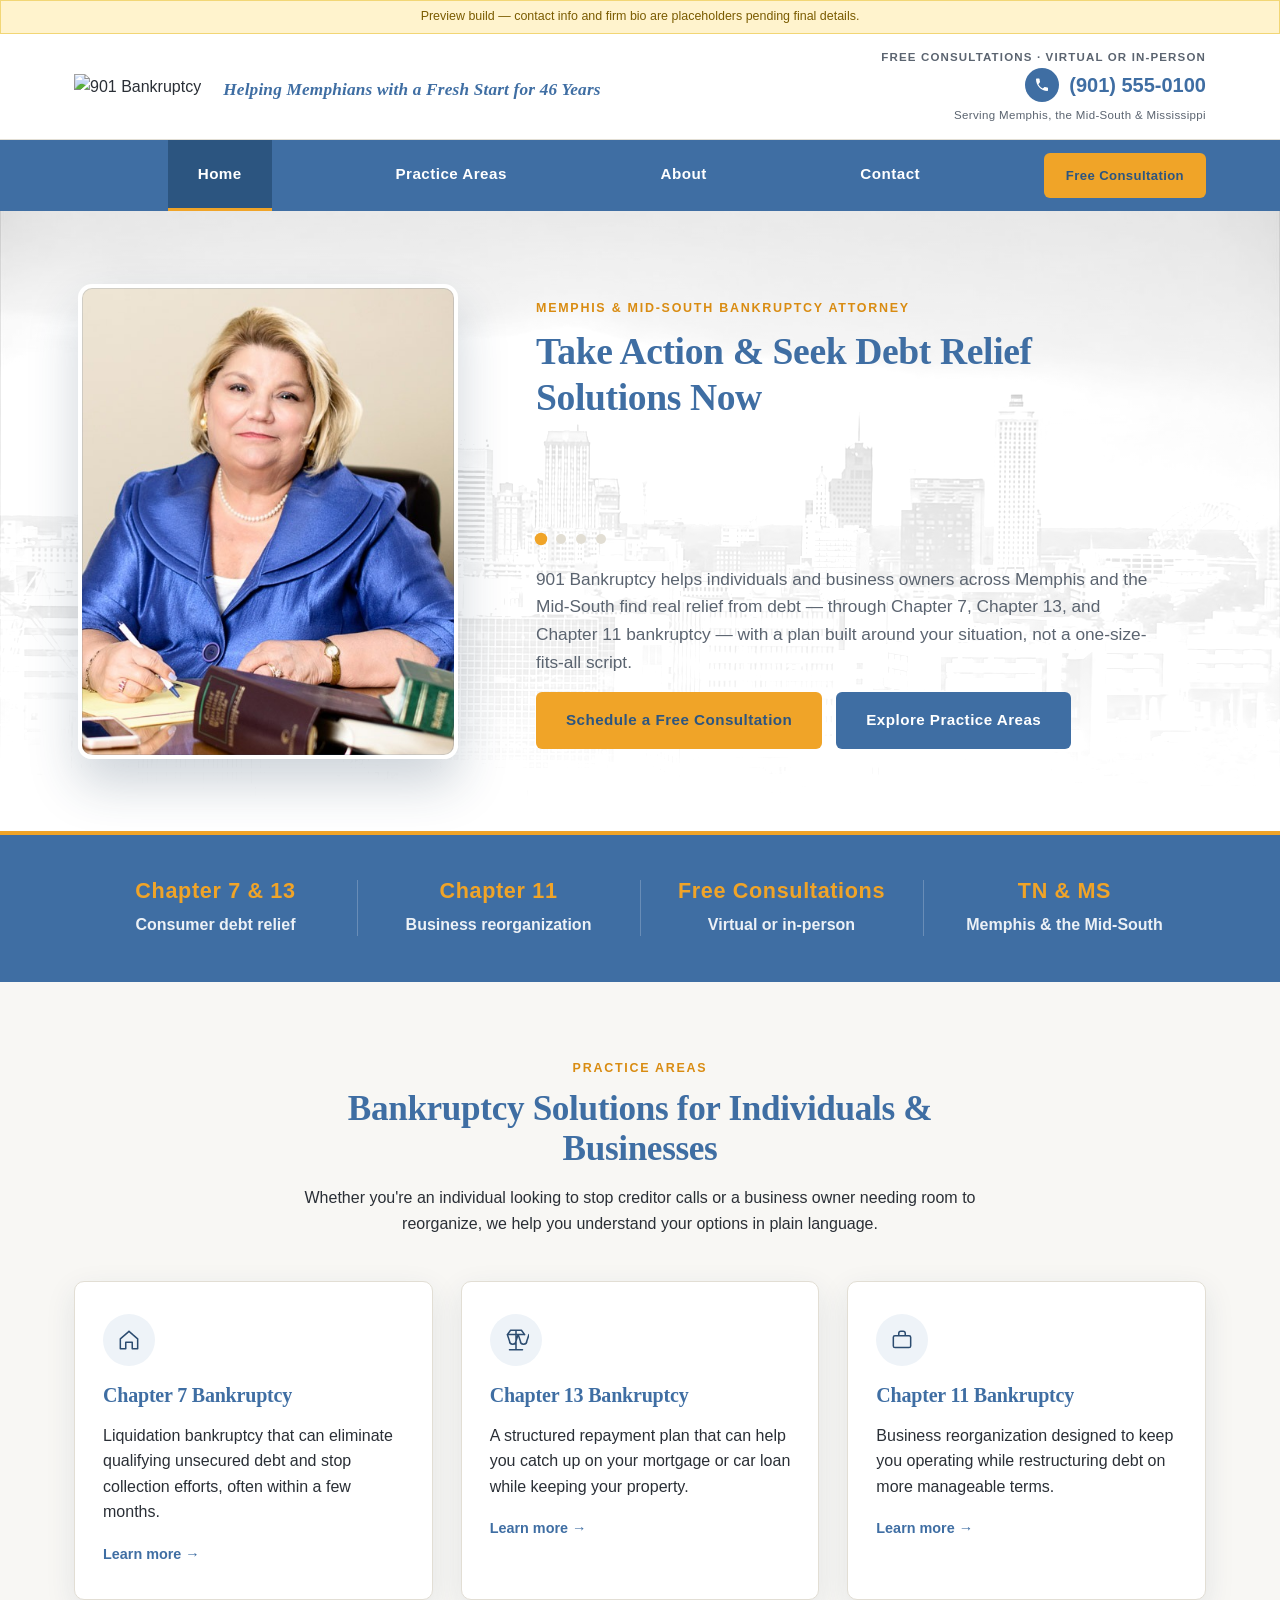
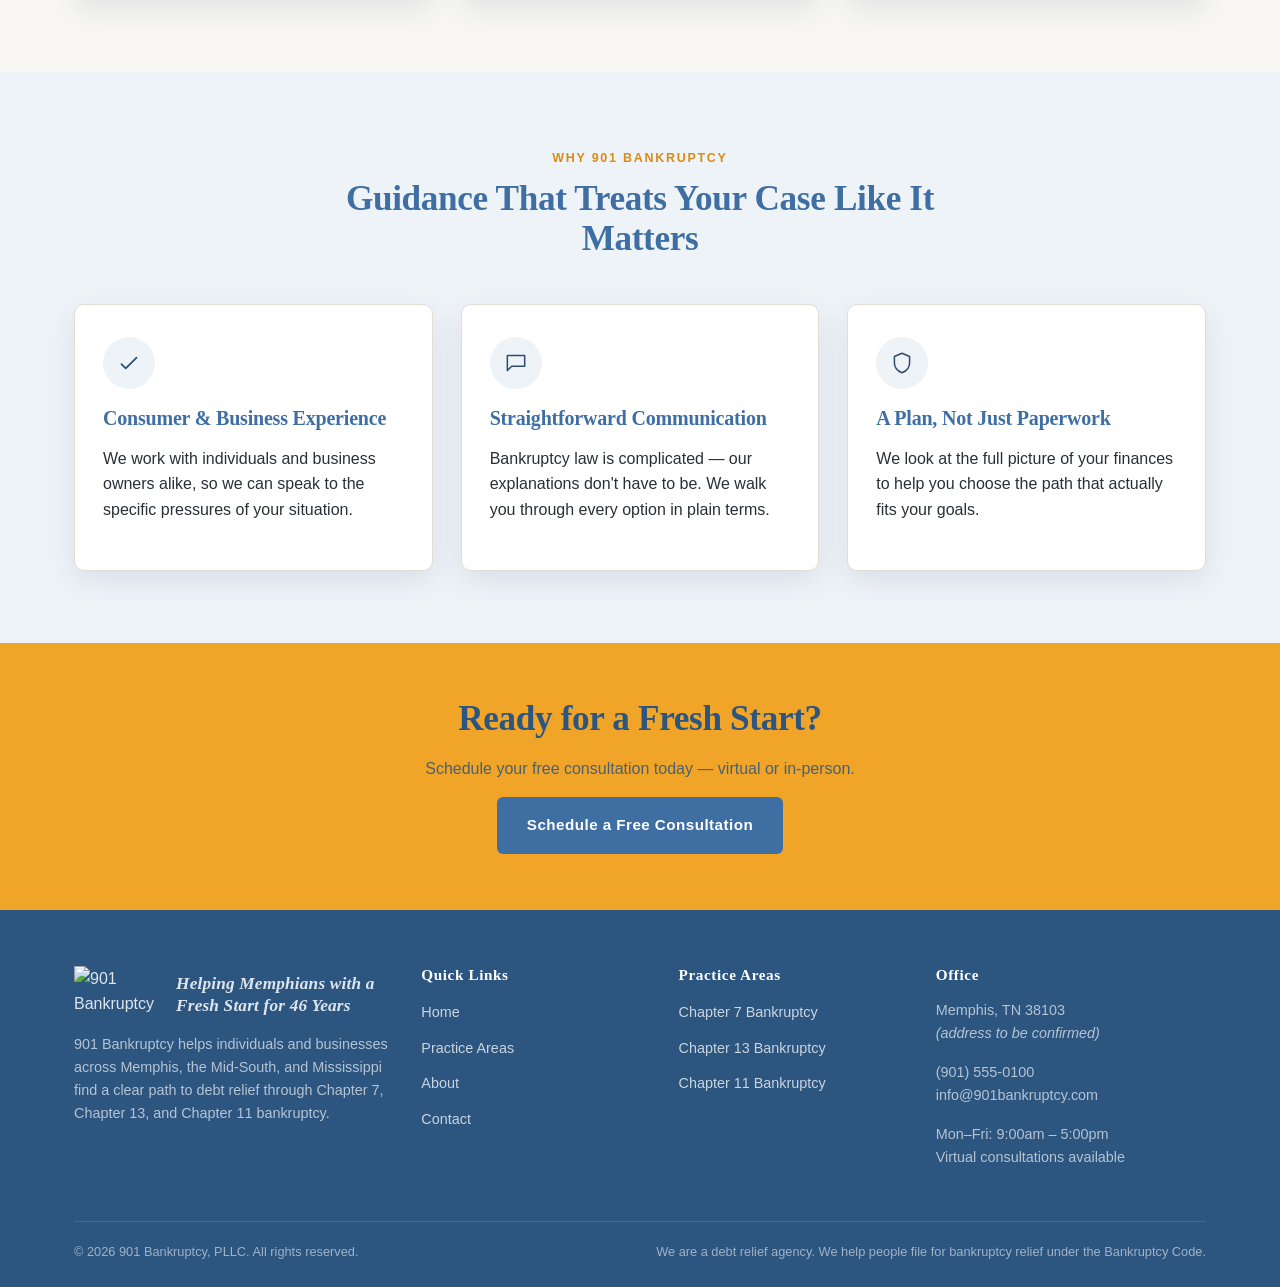
==== commit 90c07d38: "Update index.html with new meta tags and logo" ====
--- a/index.html
+++ b/index.html
@@ -5,6 +5,19 @@
 <meta name="viewport" content="width=device-width, initial-scale=1.0">
 <title>901 Bankruptcy | Memphis Bankruptcy Attorney</title>
 <meta name="description" content="901 Bankruptcy helps individuals and businesses across Memphis and the Mid-South with Chapter 7, Chapter 13, and Chapter 11 bankruptcy.">
+<link rel="canonical" href="https://901bankruptcy.com">
+<meta property="og:type" content="website">
+<meta property="og:site_name" content="901 Bankruptcy">
+<meta property="og:url" content="https://901bankruptcy.com">
+<meta property="og:title" content="901 Bankruptcy | Memphis Bankruptcy Attorney">
+<meta property="og:description" content="901 Bankruptcy helps individuals and businesses across Memphis and the Mid-South with Chapter 7, Chapter 13, and Chapter 11 bankruptcy.">
+<meta property="og:image" content="https://901bankruptcy.com/assets/social-preview.png">
+<meta property="og:image:width" content="1200">
+<meta property="og:image:height" content="630">
+<meta name="twitter:card" content="summary_large_image">
+<meta name="twitter:title" content="901 Bankruptcy | Memphis Bankruptcy Attorney">
+<meta name="twitter:description" content="901 Bankruptcy helps individuals and businesses across Memphis and the Mid-South with Chapter 7, Chapter 13, and Chapter 11 bankruptcy.">
+<meta name="twitter:image" content="https://901bankruptcy.com/assets/social-preview.png">
 <link rel="preconnect" href="https://fonts.googleapis.com">
 <link href="https://fonts.googleapis.com/css2?family=Inter:wght@400;500;600;700&family=Poppins:wght@700;800;900&family=Playfair+Display:wght@700;800;900&display=swap" rel="stylesheet">
 <link rel="stylesheet" href="css/style.css">
@@ -15,22 +28,8 @@
   <header class="site-header">
     <div class="container">
       <a href="index.html" class="site-logo">
-        <span class="mark">
-          <span class="mark-901">901</span>
-          <svg class="sunburst" viewBox="0 0 60 60" aria-hidden="true">
-        <g class="rays" transform="translate(6,54)">
-          <line x1="0" y1="0" x2="0" y2="-30" transform="rotate(-30)"/>
-          <line x1="0" y1="0" x2="0" y2="-34" transform="rotate(-10)"/>
-          <line x1="0" y1="0" x2="0" y2="-36" transform="rotate(10)"/>
-          <line x1="0" y1="0" x2="0" y2="-34" transform="rotate(30)"/>
-          <line x1="0" y1="0" x2="0" y2="-30" transform="rotate(50)"/>
-        </g>
-      </svg>
-        </span>
-        <span class="wordwrap">
-          <span class="word">BANKRUPTCY</span>
-          <span class="tagline">Helping Memphians with a Fresh Start for 46 Years</span>
-        </span>
+        <img src="assets/logo-navy.png" alt="901 Bankruptcy" class="logo-mark">
+        <span class="tagline">Helping Memphians with a Fresh Start for 46 Years</span>
       </a>
       <div class="header-cta">
         <div class="top-note">Free Consultations &middot; Virtual or In-Person</div>
@@ -229,22 +228,8 @@
       <div class="footer-grid">
         <div>
           <a href="index.html" class="site-logo footer-logo">
-        <span class="mark">
-          <span class="mark-901">901</span>
-          <svg class="sunburst" viewBox="0 0 60 60" aria-hidden="true">
-        <g class="rays" transform="translate(6,54)">
-          <line x1="0" y1="0" x2="0" y2="-30" transform="rotate(-30)"/>
-          <line x1="0" y1="0" x2="0" y2="-34" transform="rotate(-10)"/>
-          <line x1="0" y1="0" x2="0" y2="-36" transform="rotate(10)"/>
-          <line x1="0" y1="0" x2="0" y2="-34" transform="rotate(30)"/>
-          <line x1="0" y1="0" x2="0" y2="-30" transform="rotate(50)"/>
-        </g>
-      </svg>
-        </span>
-        <span class="wordwrap">
-          <span class="word">BANKRUPTCY</span>
-          <span class="tagline">Helping Memphians with a Fresh Start for 46 Years</span>
-        </span>
+        <img src="assets/logo-white.png" alt="901 Bankruptcy" class="logo-mark">
+        <span class="tagline">Helping Memphians with a Fresh Start for 46 Years</span>
       </a>
           <p style="margin-top:16px;">901 Bankruptcy helps individuals and businesses across Memphis, the Mid-South, and Mississippi find a clear path to debt relief through Chapter 7, Chapter 13, and Chapter 11 bankruptcy.</p>
         </div>
--- a/css/style.css
+++ b/css/style.css
@@ -113,7 +113,7 @@
 /* ---------- Site header (logo + CTA row) ---------- */
 .site-header {
   background: var(--white);
-  padding: 18px 0;
+  padding: 14px 0;
   border-bottom: 1px solid var(--border);
 }
 .site-header .container {
@@ -221,61 +221,95 @@
 .top-bar .consult-btn:hover { background: var(--navy-dark); }
 
 /* ---------- Logo ---------- */
-.site-logo { display: flex; align-items: center; gap: 10px; }
+.site-logo { display: flex; align-items: center; gap: 22px; }
 .site-logo .mark { position: relative; display: flex; align-items: center; }
 .site-logo .mark-901 {
   font-family: var(--font-logo);
   font-weight: 900;
-  font-size: 2rem;
+  font-size: 4.8rem;
   color: var(--navy);
-  letter-spacing: -0.02em;
-}
-.site-logo .sunburst { width: 26px; height: 26px; margin-left: -2px; overflow: visible; }
+  letter-spacing: -0.03em;
+}
+.site-logo .sunburst { width: 58px; height: 58px; margin-left: -6px; overflow: visible; }
 .sunburst .rays line { stroke: var(--gold); stroke-width: 7; stroke-linecap: round; }
-.site-logo .wordwrap { display: flex; flex-direction: column; line-height: 1.05; }
+.site-logo .wordwrap { display: flex; flex-direction: column; line-height: 1.1; }
 .site-logo .word {
   font-family: var(--font-logo);
   font-weight: 900;
-  letter-spacing: 0.05em;
+  letter-spacing: 0.06em;
   color: var(--navy);
-  font-size: 1rem;
+  font-size: 2.05rem;
+  padding-bottom: 8px;
+  border-bottom: 3px solid var(--gold);
+  display: inline-block;
 }
 .site-logo .tagline {
-  font-size: 0.62rem;
-  letter-spacing: 0.14em;
-  text-transform: uppercase;
-  color: var(--gold-dark);
-  font-weight: 700;
-  margin-top: 2px;
+  font-family: var(--font-head);
+  font-size: 1.08rem;
+  letter-spacing: 0.01em;
+  text-transform: none;
+  font-style: italic;
+  color: var(--navy);
+  font-weight: 700;
+  margin-top: 7px;
+  max-width: 520px;
+  white-space: normal;
+  line-height: 1.25;
+}
+@media (max-width: 900px) {
+  .site-logo .mark-901 { font-size: 3.6rem; }
+  .site-logo .sunburst { width: 46px; height: 46px; }
+  .site-logo .word { font-size: 1.6rem; }
+  .site-logo .tagline { max-width: 320px; font-size: 0.95rem; }
+}
+@media (max-width: 640px) {
+  .site-logo .mark-901 { font-size: 2.8rem; }
+  .site-logo .sunburst { width: 36px; height: 36px; }
+  .site-logo .word { font-size: 1.25rem; }
+  .site-logo .tagline { max-width: 220px; font-size: 0.82rem; }
+}
+.site-footer .site-logo .word { border-bottom-color: var(--gold); }
+.site-footer .site-logo .tagline { color: rgba(255,255,255,0.85); }
+
+/* ---------- Sticky top (logo/CTA row + nav stay pinned together) ---------- */
+.site-top {
+  position: sticky;
+  top: 0;
+  z-index: 60;
 }
 
 /* ---------- Main nav ---------- */
 .main-nav {
   background: var(--navy);
-  position: sticky;
-  top: 0;
-  z-index: 50;
 }
 .main-nav .container {
   display: flex;
-  align-items: center;
+  align-items: stretch;
   justify-content: space-between;
 }
+.main-nav .container > .btn-primary { align-self: center; }
 .nav-links {
   display: flex;
+  align-items: stretch;
   list-style: none;
   margin: 0;
   padding: 0;
-}
+  flex: 1;
+  justify-content: space-evenly;
+}
+.nav-links li { display: flex; }
 .nav-links a {
-  display: block;
-  padding: 18px 20px;
-  color: var(--white);
-  font-weight: 700;
-  font-size: 0.92rem;
-  letter-spacing: 0.02em;
+  display: flex;
+  align-items: center;
+  height: 100%;
+  padding: 22px 30px;
+  color: var(--white);
+  font-weight: 700;
+  font-size: 0.95rem;
+  letter-spacing: 0.03em;
   border-bottom: 3px solid transparent;
   transition: background 0.15s ease, border-color 0.15s ease;
+  white-space: nowrap;
 }
 .nav-links a:hover,
 .nav-links a.active {
@@ -304,6 +338,8 @@
     background: var(--navy);
   }
   .nav-links.open { display: flex; }
+  .nav-links li { display: block; width: 100%; }
+  .nav-links a { height: auto; padding: 14px 20px; }
   .main-nav .container { position: relative; flex-wrap: wrap; padding-top: 8px; padding-bottom: 8px; }
   .top-bar .container { justify-content: center; text-align: center; }
 }
@@ -493,6 +529,62 @@
   .hero-media { order: -1; max-width: 340px; margin: 0 auto; }
 }
 
+/* ---------- Highlight strip ---------- */
+.highlight-strip {
+  background: var(--navy);
+  padding: 40px 0;
+  border-top: 4px solid var(--gold);
+}
+.highlight-grid {
+  display: flex;
+  align-items: stretch;
+  justify-content: center;
+}
+.highlight-item {
+  flex: 1 1 0;
+  text-align: center;
+  padding: 4px 16px;
+  position: relative;
+}
+.highlight-item + .highlight-item::before {
+  content: '';
+  position: absolute;
+  left: 0;
+  top: 50%;
+  transform: translateY(-50%);
+  width: 1px;
+  height: 56px;
+  background: rgba(255,255,255,0.22);
+}
+.highlight-label {
+  font-family: var(--font-logo);
+  font-weight: 900;
+  color: var(--gold);
+  letter-spacing: 0.03em;
+  font-size: 1.35rem;
+  line-height: 1.15;
+  white-space: nowrap;
+}
+@media (max-width: 1080px) {
+  .highlight-label { white-space: normal; font-size: 1.2rem; }
+}
+.highlight-sub {
+  font-size: 1rem;
+  font-weight: 600;
+  color: rgba(255,255,255,0.9);
+  margin-top: 8px;
+}
+@media (max-width: 860px) {
+  .highlight-grid { flex-wrap: wrap; gap: 28px 0; }
+  .highlight-item { flex: 1 1 50%; padding: 10px 16px; }
+  .highlight-item + .highlight-item::before { display: none; }
+  .highlight-label { font-size: 1.3rem; }
+  .highlight-sub { font-size: 0.88rem; }
+}
+@media (max-width: 460px) {
+  .highlight-item { flex: 1 1 100%; }
+}
+
 /* ---------- Sections ---------- */
 .section { padding: 72px 0; }
 .section-tight { padding: 48px 0; }
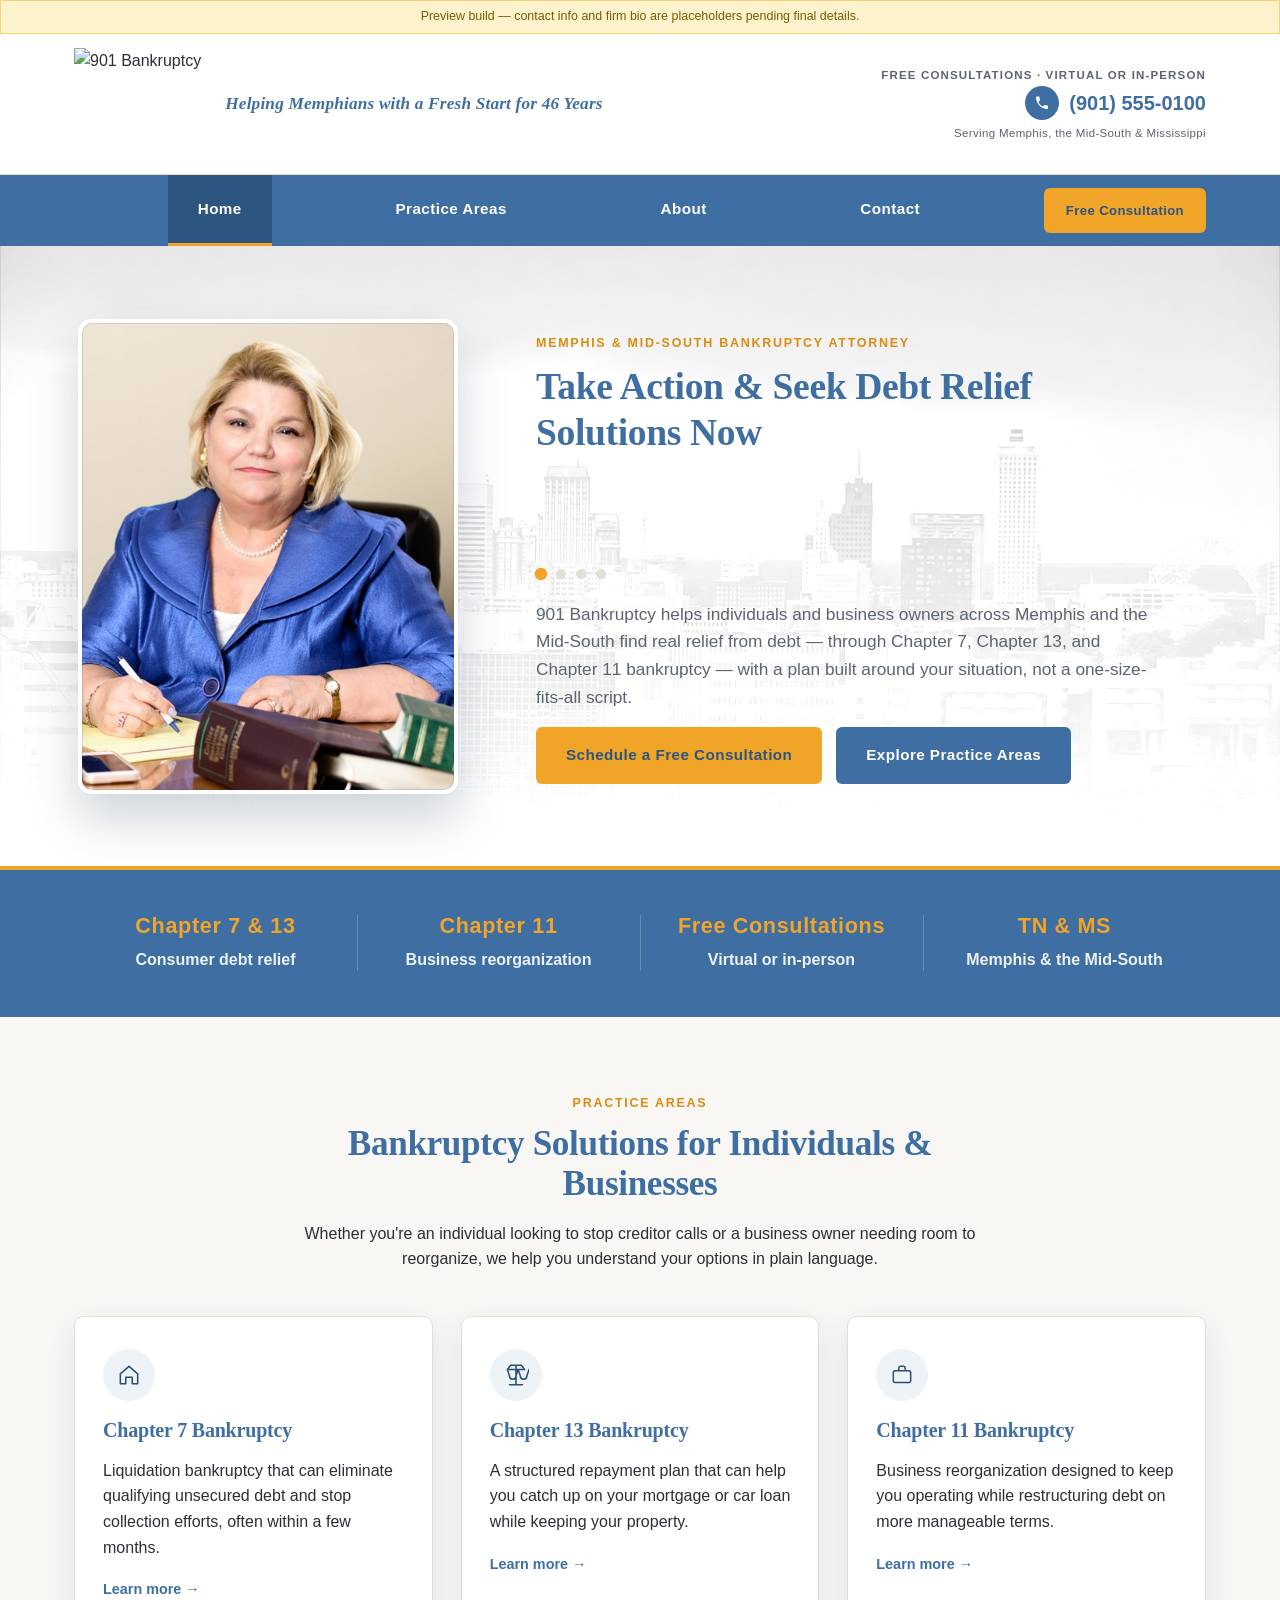
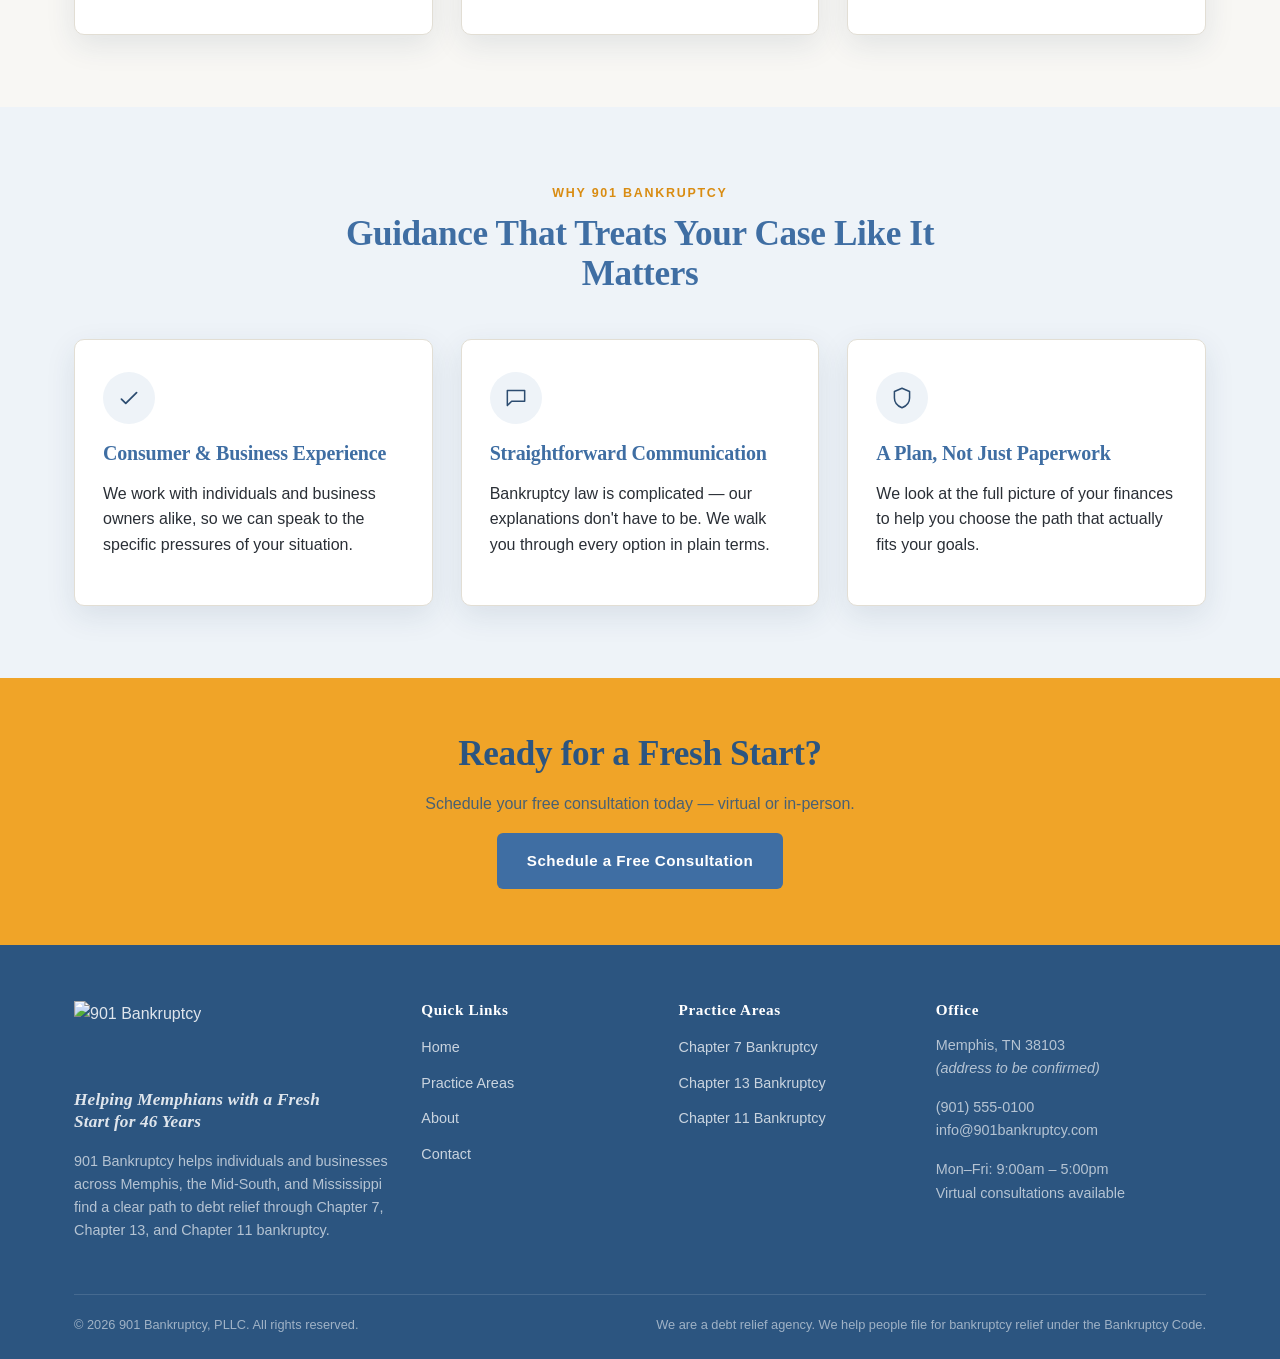
==== commit b9909d5e: "Update Open Graph and Twitter image metadata" ====
--- a/index.html
+++ b/index.html
@@ -11,13 +11,13 @@
 <meta property="og:url" content="https://901bankruptcy.com">
 <meta property="og:title" content="901 Bankruptcy | Memphis Bankruptcy Attorney">
 <meta property="og:description" content="901 Bankruptcy helps individuals and businesses across Memphis and the Mid-South with Chapter 7, Chapter 13, and Chapter 11 bankruptcy.">
-<meta property="og:image" content="https://901bankruptcy.com/assets/social-preview.png">
+<meta property="og:image" content="https://901bankruptcy.com/assets/901socialpreview.png">
 <meta property="og:image:width" content="1200">
 <meta property="og:image:height" content="630">
 <meta name="twitter:card" content="summary_large_image">
 <meta name="twitter:title" content="901 Bankruptcy | Memphis Bankruptcy Attorney">
 <meta name="twitter:description" content="901 Bankruptcy helps individuals and businesses across Memphis and the Mid-South with Chapter 7, Chapter 13, and Chapter 11 bankruptcy.">
-<meta name="twitter:image" content="https://901bankruptcy.com/assets/social-preview.png">
+<meta name="twitter:image" content="https://901bankruptcy.com/assets/901socialpreview.png">
 <link rel="preconnect" href="https://fonts.googleapis.com">
 <link href="https://fonts.googleapis.com/css2?family=Inter:wght@400;500;600;700&family=Poppins:wght@700;800;900&family=Playfair+Display:wght@700;800;900&display=swap" rel="stylesheet">
 <link rel="stylesheet" href="css/style.css">
--- a/css/style.css
+++ b/css/style.css
@@ -221,28 +221,8 @@
 .top-bar .consult-btn:hover { background: var(--navy-dark); }
 
 /* ---------- Logo ---------- */
-.site-logo { display: flex; align-items: center; gap: 22px; }
-.site-logo .mark { position: relative; display: flex; align-items: center; }
-.site-logo .mark-901 {
-  font-family: var(--font-logo);
-  font-weight: 900;
-  font-size: 4.8rem;
-  color: var(--navy);
-  letter-spacing: -0.03em;
-}
-.site-logo .sunburst { width: 58px; height: 58px; margin-left: -6px; overflow: visible; }
-.sunburst .rays line { stroke: var(--gold); stroke-width: 7; stroke-linecap: round; }
-.site-logo .wordwrap { display: flex; flex-direction: column; line-height: 1.1; }
-.site-logo .word {
-  font-family: var(--font-logo);
-  font-weight: 900;
-  letter-spacing: 0.06em;
-  color: var(--navy);
-  font-size: 2.05rem;
-  padding-bottom: 8px;
-  border-bottom: 3px solid var(--gold);
-  display: inline-block;
-}
+.site-logo { display: flex; align-items: center; gap: 24px; }
+.site-logo .logo-mark { height: 112px; width: auto; display: block; }
 .site-logo .tagline {
   font-family: var(--font-head);
   font-size: 1.08rem;
@@ -251,25 +231,25 @@
   font-style: italic;
   color: var(--navy);
   font-weight: 700;
-  margin-top: 7px;
-  max-width: 520px;
+  max-width: 430px;
   white-space: normal;
-  line-height: 1.25;
+  line-height: 1.3;
 }
 @media (max-width: 900px) {
-  .site-logo .mark-901 { font-size: 3.6rem; }
-  .site-logo .sunburst { width: 46px; height: 46px; }
-  .site-logo .word { font-size: 1.6rem; }
-  .site-logo .tagline { max-width: 320px; font-size: 0.95rem; }
+  .site-logo .logo-mark { height: 84px; }
+  .site-logo .tagline { max-width: 260px; font-size: 0.95rem; }
 }
 @media (max-width: 640px) {
-  .site-logo .mark-901 { font-size: 2.8rem; }
-  .site-logo .sunburst { width: 36px; height: 36px; }
-  .site-logo .word { font-size: 1.25rem; }
-  .site-logo .tagline { max-width: 220px; font-size: 0.82rem; }
-}
-.site-footer .site-logo .word { border-bottom-color: var(--gold); }
-.site-footer .site-logo .tagline { color: rgba(255,255,255,0.85); }
+  .site-logo .logo-mark { height: 62px; }
+  .site-logo .tagline { max-width: 190px; font-size: 0.8rem; }
+}
+.site-footer .site-logo {
+  flex-direction: column;
+  align-items: flex-start;
+  gap: 12px;
+}
+.site-footer .site-logo .logo-mark { height: 76px; }
+.site-footer .site-logo .tagline { color: rgba(255,255,255,0.85); max-width: 260px; }
 
 /* ---------- Sticky top (logo/CTA row + nav stay pinned together) ---------- */
 .site-top {
@@ -838,8 +818,6 @@
   letter-spacing: 0.04em;
   margin-bottom: 16px;
 }
-.site-footer .site-logo .mark-901,
-.site-footer .site-logo .word { color: var(--white); }
 .site-footer p { color: rgba(255,255,255,0.65); font-size: 0.9rem; }
 .footer-links { list-style: none; padding: 0; margin: 0; }
 .footer-links li { margin-bottom: 10px; }
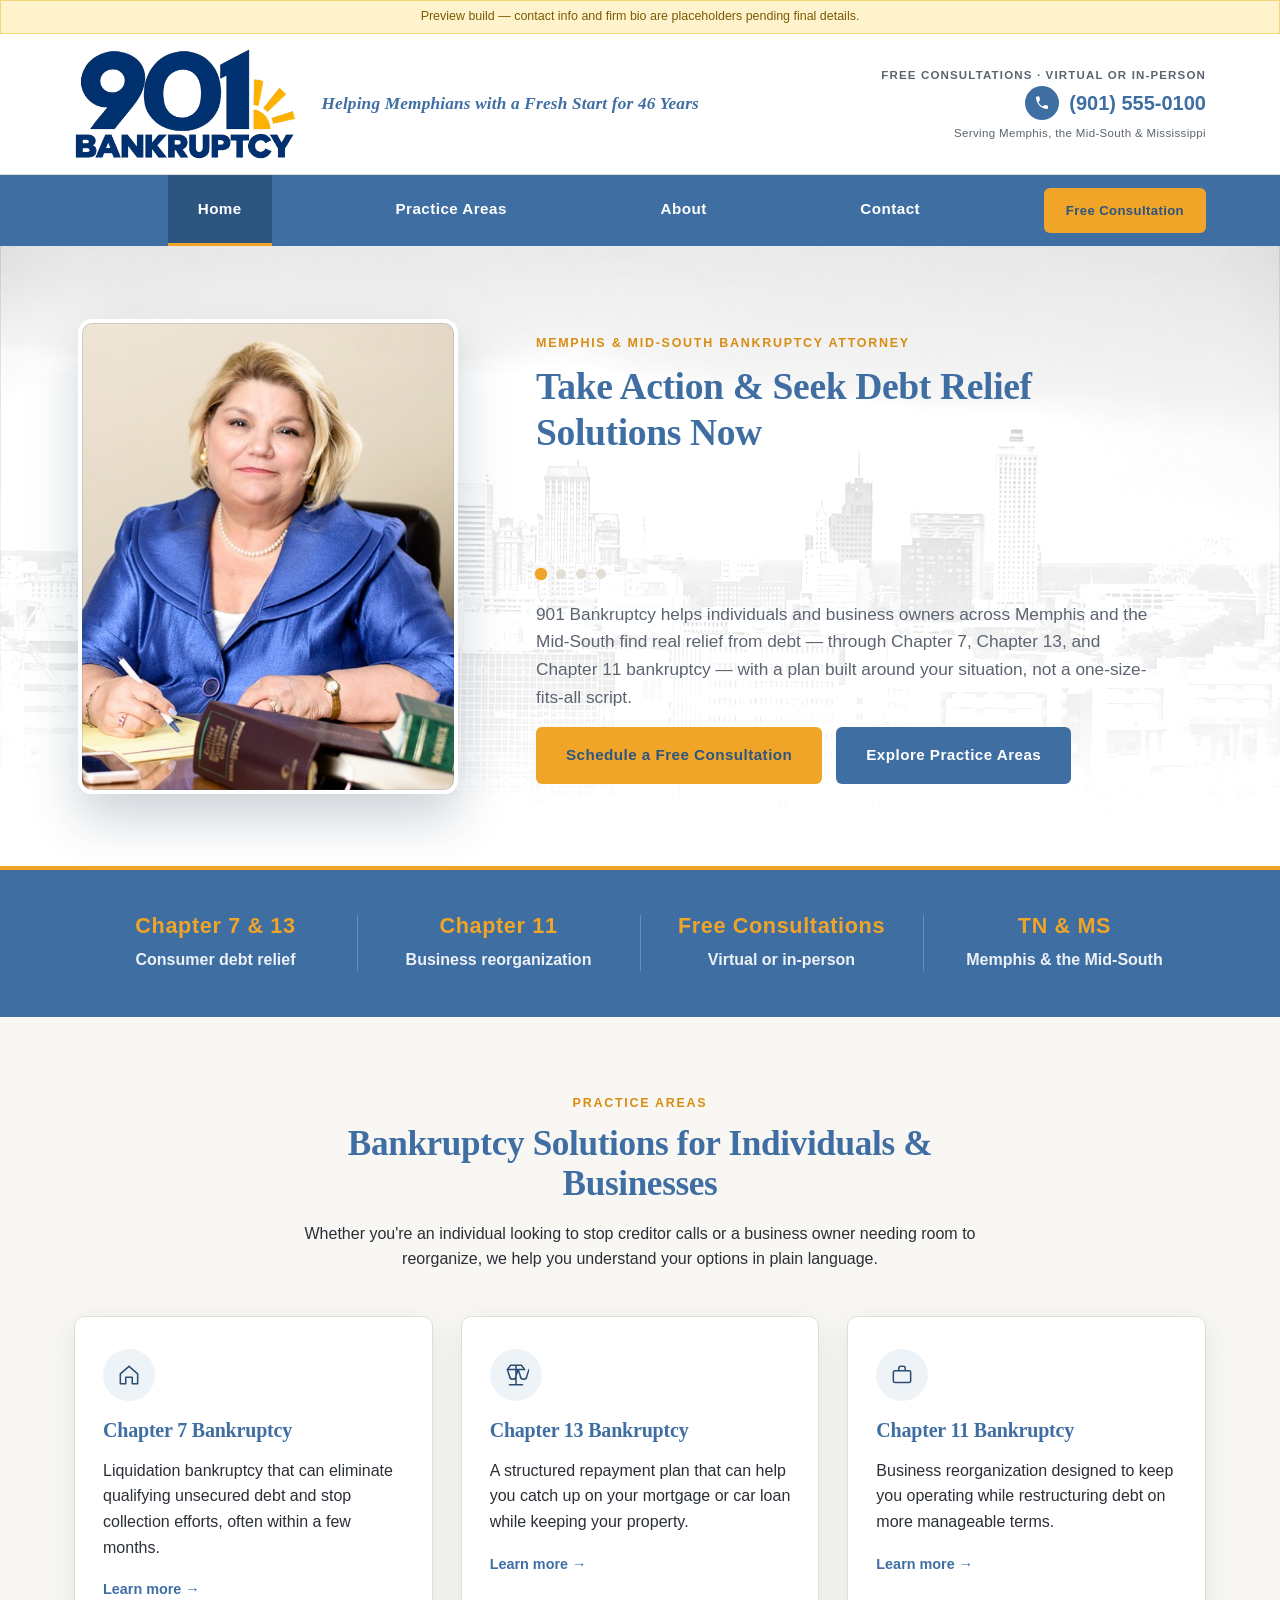
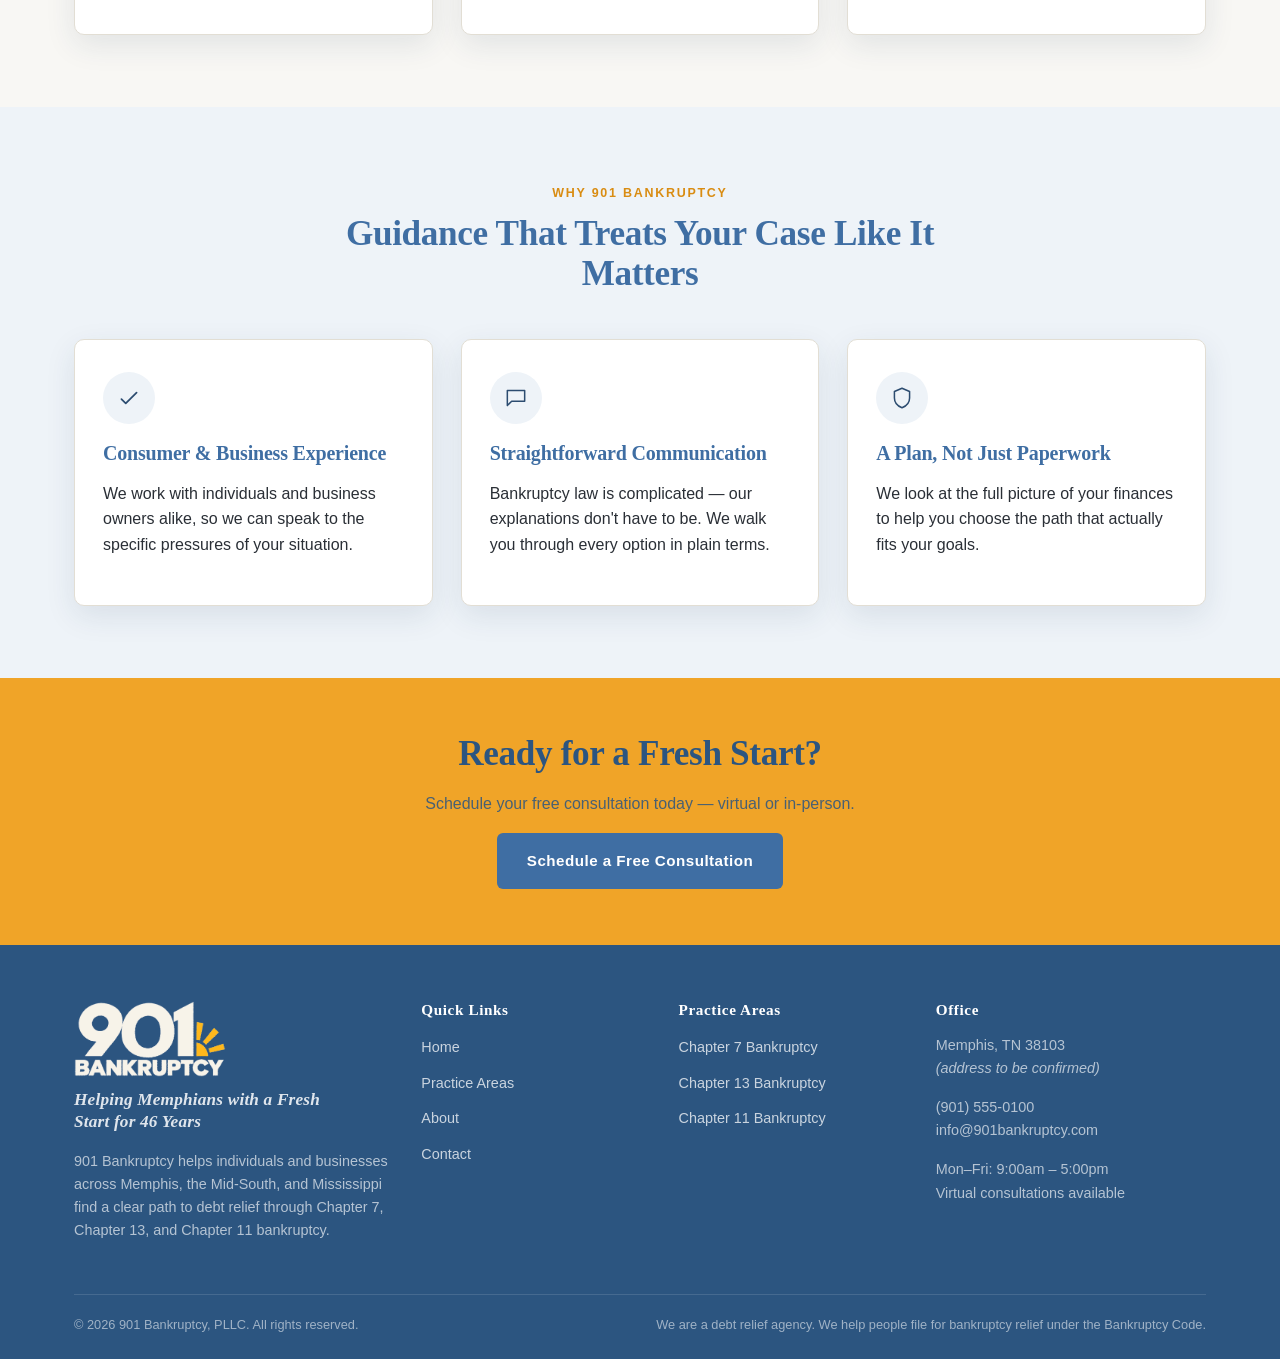
==== commit e2e534d5: "Update canonical and Open Graph URLs to Netlify" ====
--- a/index.html
+++ b/index.html
@@ -5,19 +5,19 @@
 <meta name="viewport" content="width=device-width, initial-scale=1.0">
 <title>901 Bankruptcy | Memphis Bankruptcy Attorney</title>
 <meta name="description" content="901 Bankruptcy helps individuals and businesses across Memphis and the Mid-South with Chapter 7, Chapter 13, and Chapter 11 bankruptcy.">
-<link rel="canonical" href="https://901bankruptcy.com">
+<link rel="canonical" href="https://901bankruptcy.netlify.app">
 <meta property="og:type" content="website">
 <meta property="og:site_name" content="901 Bankruptcy">
-<meta property="og:url" content="https://901bankruptcy.com">
+<meta property="og:url" content="https://901bankruptcy.netlify.app">
 <meta property="og:title" content="901 Bankruptcy | Memphis Bankruptcy Attorney">
 <meta property="og:description" content="901 Bankruptcy helps individuals and businesses across Memphis and the Mid-South with Chapter 7, Chapter 13, and Chapter 11 bankruptcy.">
-<meta property="og:image" content="https://901bankruptcy.com/assets/901socialpreview.png">
+<meta property="og:image" content="https://901bankruptcy.netlify.app/assets/901socialpreview.png">
 <meta property="og:image:width" content="1200">
 <meta property="og:image:height" content="630">
 <meta name="twitter:card" content="summary_large_image">
 <meta name="twitter:title" content="901 Bankruptcy | Memphis Bankruptcy Attorney">
 <meta name="twitter:description" content="901 Bankruptcy helps individuals and businesses across Memphis and the Mid-South with Chapter 7, Chapter 13, and Chapter 11 bankruptcy.">
-<meta name="twitter:image" content="https://901bankruptcy.com/assets/901socialpreview.png">
+<meta name="twitter:image" content="https://901bankruptcy.netlify.app/assets/901socialpreview.png">
 <link rel="preconnect" href="https://fonts.googleapis.com">
 <link href="https://fonts.googleapis.com/css2?family=Inter:wght@400;500;600;700&family=Poppins:wght@700;800;900&family=Playfair+Display:wght@700;800;900&display=swap" rel="stylesheet">
 <link rel="stylesheet" href="css/style.css">
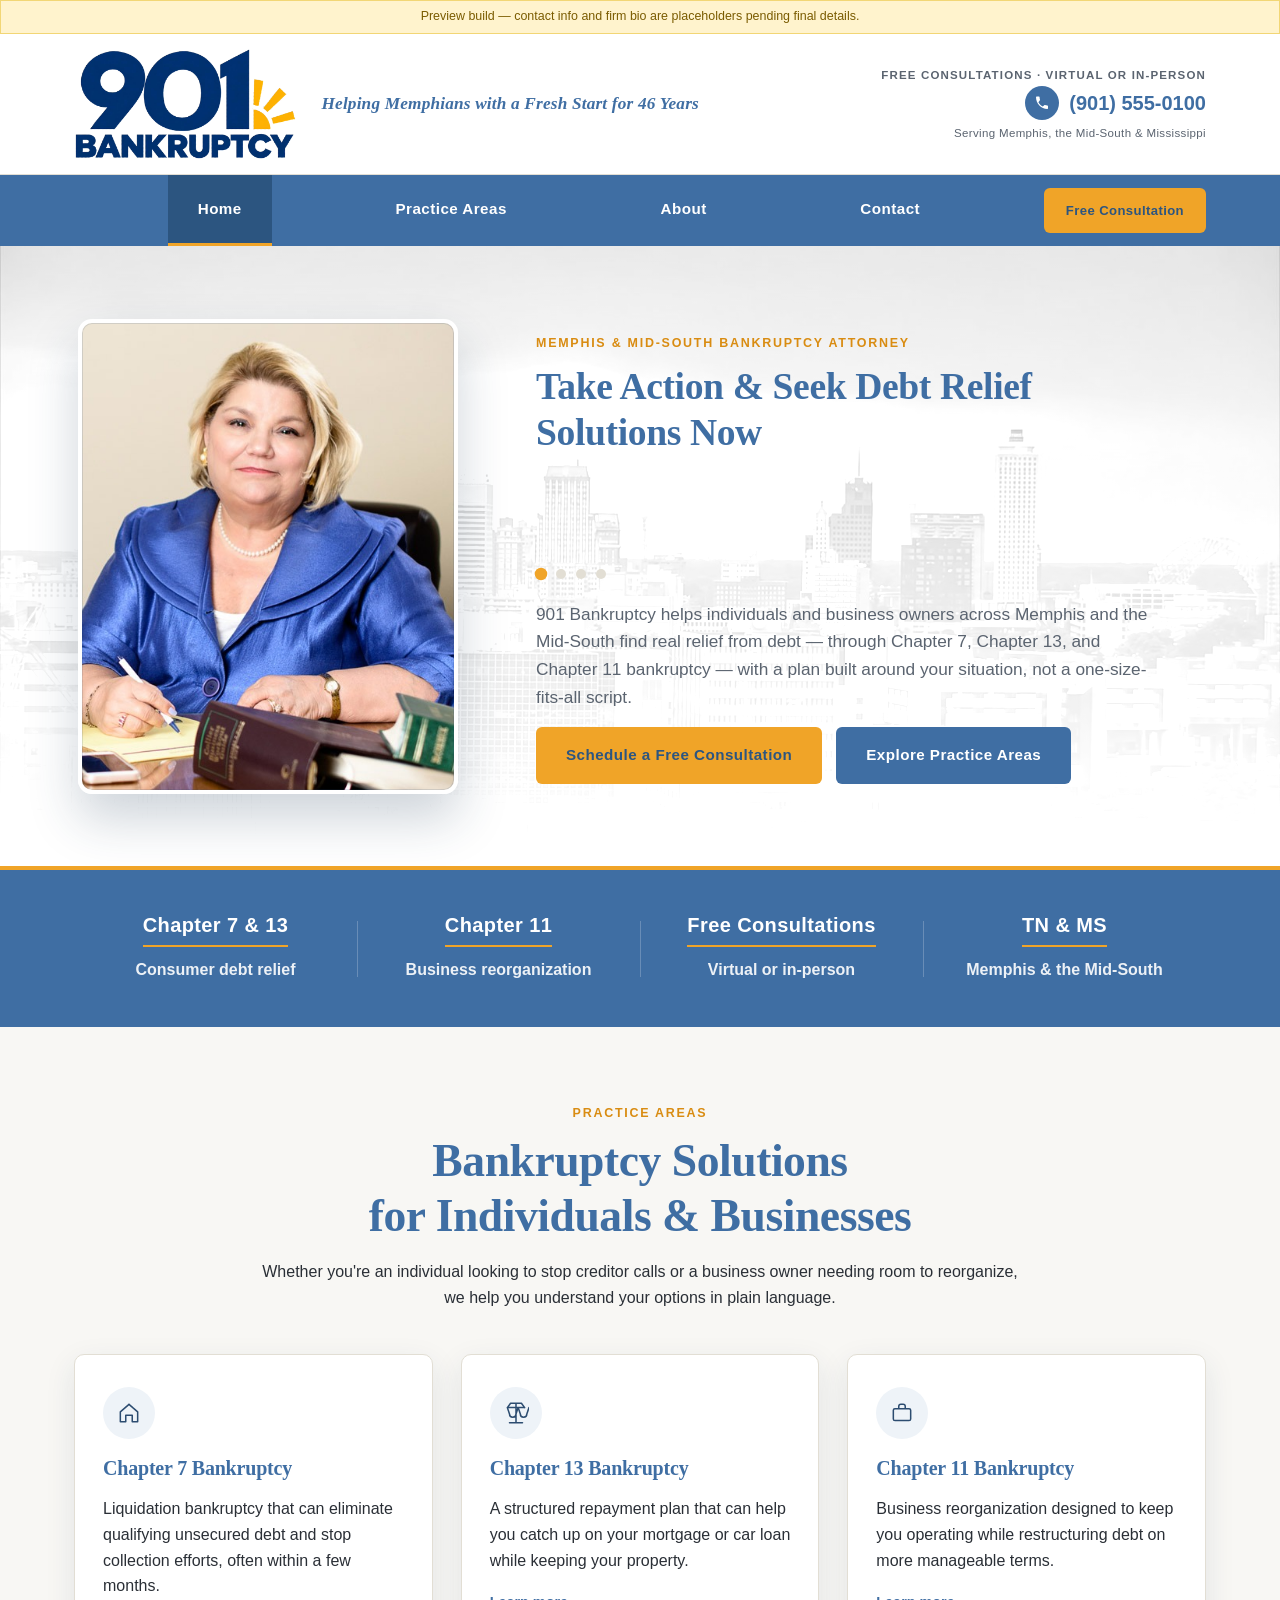
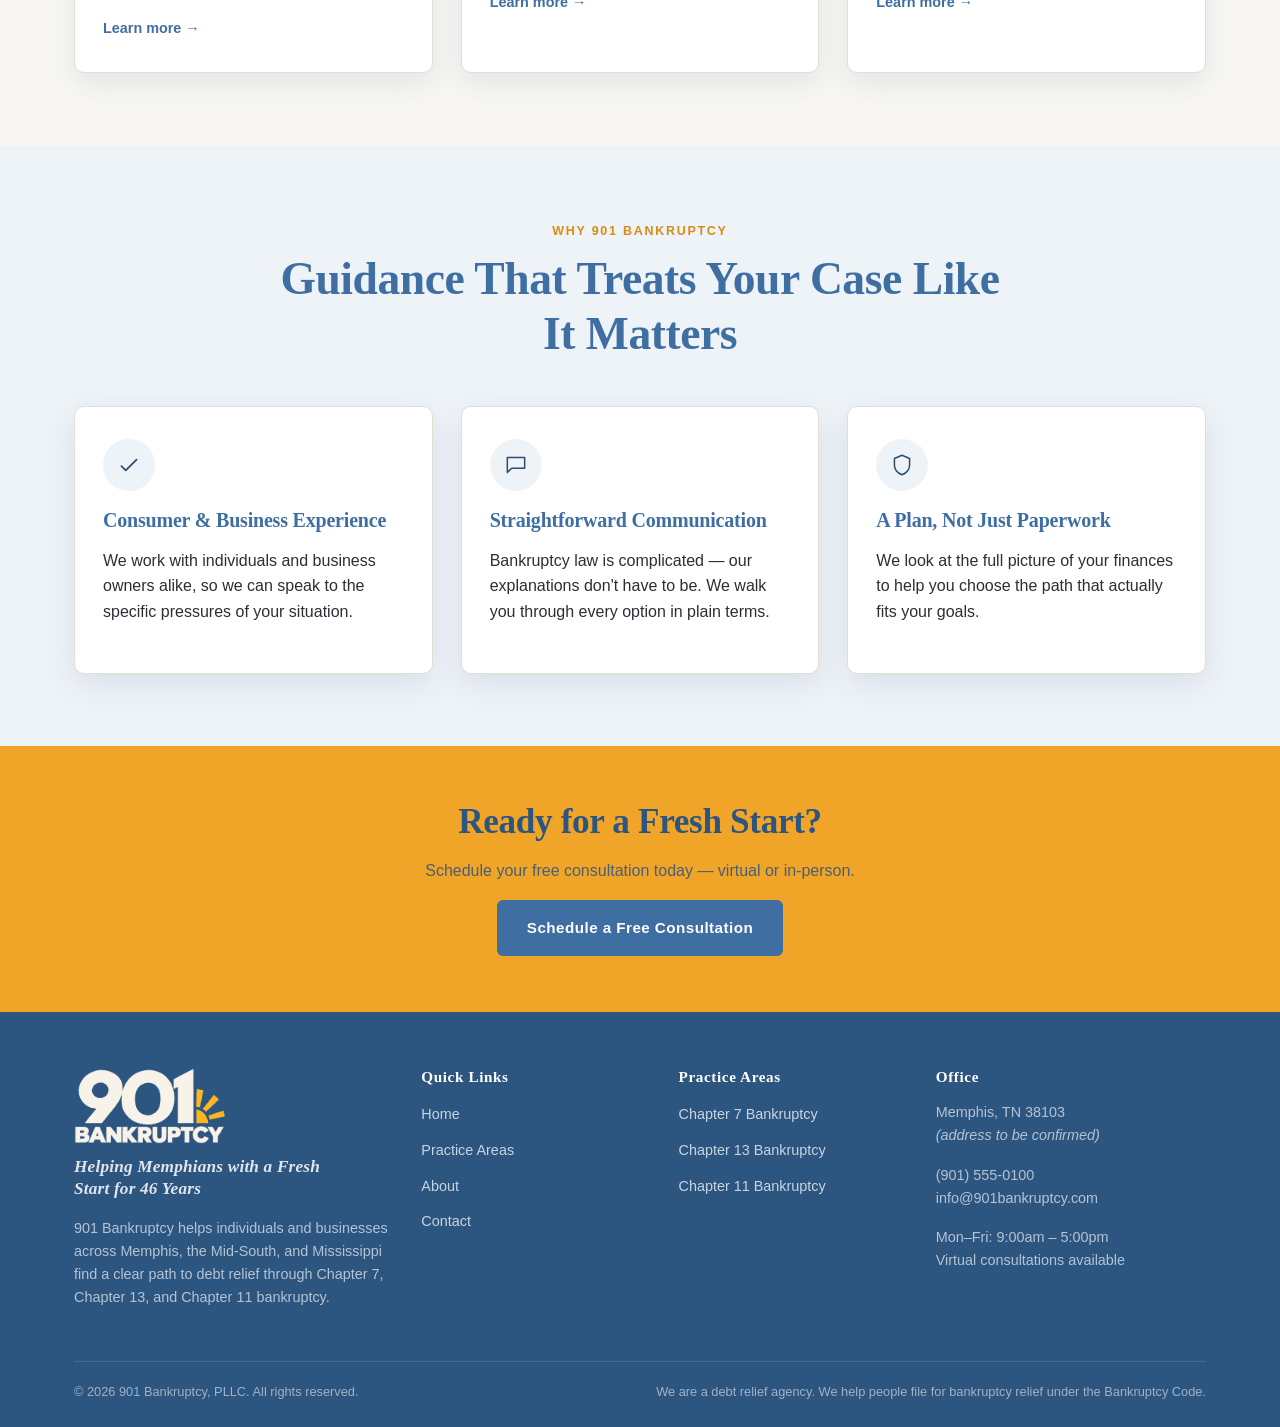
==== commit 828aceac: "Update header for bankruptcy solutions section" ====
--- a/index.html
+++ b/index.html
@@ -163,7 +163,7 @@
     <div class="container">
       <div class="section-head">
         <span class="eyebrow">Practice Areas</span>
-        <h2>Bankruptcy Solutions for Individuals &amp; Businesses</h2>
+        <h2>Bankruptcy Solutions<br>for Individuals &amp; Businesses</h2>
         <p>Whether you're an individual looking to stop creditor calls or a business owner needing room to reorganize, we help you understand your options in plain language.</p>
       </div>
       <div class="grid grid-3">
--- a/css/style.css
+++ b/css/style.css
@@ -538,12 +538,15 @@
 }
 .highlight-label {
   font-family: var(--font-logo);
-  font-weight: 900;
-  color: var(--gold);
-  letter-spacing: 0.03em;
-  font-size: 1.35rem;
+  font-weight: 600;
+  color: var(--white);
+  letter-spacing: 0.02em;
+  font-size: 1.25rem;
   line-height: 1.15;
   white-space: nowrap;
+  padding-bottom: 8px;
+  border-bottom: 2px solid var(--gold);
+  display: inline-block;
 }
 @media (max-width: 1080px) {
   .highlight-label { white-space: normal; font-size: 1.2rem; }
@@ -552,7 +555,7 @@
   font-size: 1rem;
   font-weight: 600;
   color: rgba(255,255,255,0.9);
-  margin-top: 8px;
+  margin-top: 10px;
 }
 @media (max-width: 860px) {
   .highlight-grid { flex-wrap: wrap; gap: 28px 0; }
@@ -572,8 +575,9 @@
 .section-navy h2, .section-navy h3 { color: var(--white); }
 .section-navy p { color: rgba(255,255,255,0.82); }
 .section-tint { background: var(--navy-tint); }
-.section-head { max-width: 700px; margin: 0 auto 44px; text-align: center; }
+.section-head { max-width: 760px; margin: 0 auto 44px; text-align: center; }
 .section-head.left { margin-left: 0; text-align: left; }
+.section-head h2 { font-size: clamp(2rem, 4.2vw, 2.85rem); line-height: 1.2; }
 
 /* ---------- Cards / grids ---------- */
 .grid {
